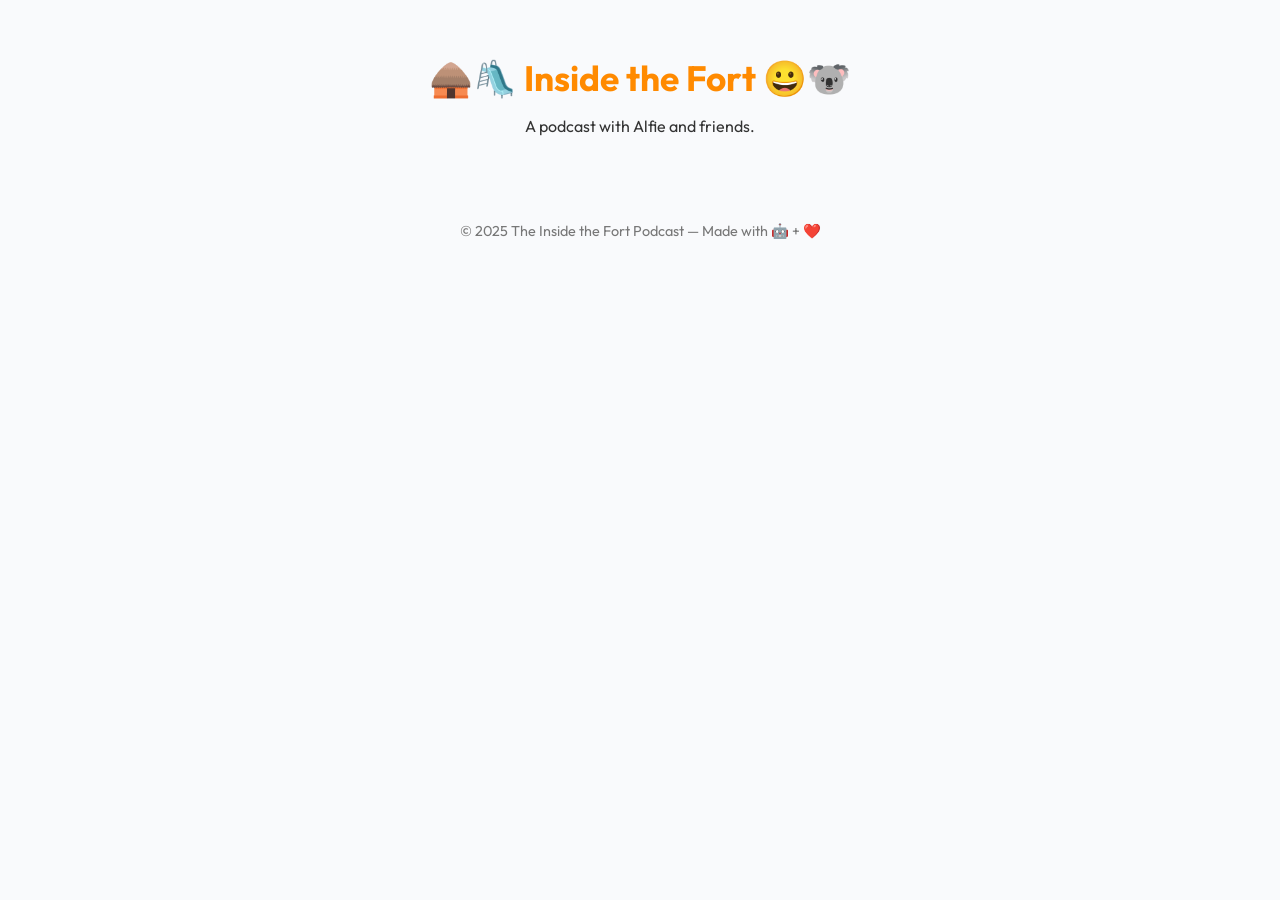
==== index.html @ 7db0cbd3 "Update and rename github_test.html to index.html" ====
<!DOCTYPE html>
<html lang="en">
<head>
  <meta charset="UTF-8" />
  <meta name="viewport" content="width=device-width, initial-scale=1.0" />
  <title>Inside the Fort</title>
  <link href="https://fonts.googleapis.com/css2?family=Outfit:wght@400;600&display=swap" rel="stylesheet">
  <link rel="stylesheet" href="github_test.css" />
</head>

<body>
  <header>
    <h1>🛖🛝 Inside the Fort 😀🐨</h1>
    <p>A podcast with Alfie and friends.</p>
    <!--h1>...</h1-->
  </header>

  <main id="episode-container">
	<!-- Episodes will be loaded here -->
  </main>
    
  <footer>
    <p>© 2025 The Inside the Fort Podcast — Made with 🤖 + ❤️</p>
  </footer>

  <!-- JavaScript -->
<script>
fetch("episodes.json")
  .then(res => res.json())
  .then(episodes => {
    const container = document.getElementById("episode-container");
    const grouped = {};

    // Group episodes by year
    episodes.forEach(ep => {
      if (!grouped[ep.year]) grouped[ep.year] = [];
      grouped[ep.year].push(ep);
    });

    // Build HTML per year
    for (const year in grouped) {
      const yearGroup = document.createElement("div");
      yearGroup.classList.add("year-group");

      const btn = document.createElement("button");
      btn.classList.add("year-btn");
      btn.textContent = year;

      const epDiv = document.createElement("div");
      epDiv.classList.add("episodes");

      grouped[year].forEach(ep => {
        epDiv.innerHTML += `
          <section class="episode" data-year="${ep.year}">
            <img src="${ep.image}" alt="${ep.title} cover" class="cover">
            <div class="content">
              <h2>${ep.title}</h2>
              <p class="desc">${ep.description}</p>
              ${ep.date ? `<div class="meta"><span class="release-date">${ep.date}</span> • <span class="duration">${ep.duration || ''}</span></div>` : ''}
            </div>
            <div class="play-btn" data-episode="${ep.audio}">
              <svg class="icon play" viewBox="0 0 100 100" width="28" height="28" fill="white">
                <polygon points="35,25 75,50 35,75"/>
              </svg>
              <svg class="icon pause" viewBox="0 0 100 100" width="28" height="28" fill="white">
                <rect x="35" y="25" width="10" height="50"/>
                <rect x="55" y="25" width="10" height="50"/>
              </svg>
            </div>
          </section>
        `;
      });

      yearGroup.appendChild(btn);
      yearGroup.appendChild(epDiv);
      container.appendChild(yearGroup);
    }
  })
  .then(() => {
    // Once loaded, re-run your play/pause + collapsible logic
    const player = new Audio();
    document.querySelectorAll('.play-btn').forEach(btn => {
      const playIcon = btn.querySelector('.icon.play');
      const pauseIcon = btn.querySelector('.icon.pause');
      pauseIcon.style.display = 'none';

      btn.addEventListener('click', () => {
        const src = btn.getAttribute('data-episode');
        if (player.src.includes(src) && !player.paused) {
          player.pause();
          playIcon.style.display = 'block';
          pauseIcon.style.display = 'none';
        } else {
          document.querySelectorAll('.play-btn').forEach(b => {
            b.querySelector('.icon.play').style.display = 'block';
            b.querySelector('.icon.pause').style.display = 'none';
          });
          player.src = src;
          player.play();
          playIcon.style.display = 'none';
          pauseIcon.style.display = 'block';
        }
      });
    });

    document.querySelectorAll('.year-btn').forEach(btn => {
      btn.addEventListener('click', () => {
        const episodesDiv = btn.nextElementSibling;
        const isHidden = episodesDiv.style.display === 'none';
        episodesDiv.style.display = isHidden ? 'block' : 'none';
      });
    });
  })
  .catch(err => console.error("Error loading episodes:", err));
</script>

</body>
</html>
---- github_test.css ----
/*
* {
border: 1px solid black;
}
*/

html {
  overflow-y: scroll; /* this prevents a CSS/layout quirk. Without this style the .header causes a shifting issue in the .year-btn class */
}

body {
  font-family: 'Outfit', sans-serif;
  margin: 0;
  background: #f9fafc;
  color: #333;
  display: flex;
  flex-direction: column;
  align-items: center;
  padding: 2rem 1rem;
}

header {
  text-align: center;
  margin-bottom: 0.5rem; /CHATGPT originally gave: margin-bottom: 3rem;*/
}

h1 {
  font-size: 2.2rem;
  color: #ff8a00;
  margin-bottom: 0.3rem;
}

main {
  max-width: 800px;
  width: 100%;
}

/* Year buttons */
.year-group {
  /* margin: 0px */
 margin-bottom: 2rem;
}

.year-btn {
  width: 100%;
  background: none;
  color: #ff8a00;
  border: none;
  padding: 0.75rem 0rem; /CHATGPT originally gave: *padding: 0.75rem 1rem;*/
  font-family: 'Outfit', sans-serif;
  font-size: 1.2rem;
  font-weight: 600;
  text-align: left;
  border-radius: 8px;
  /*cursor: pointer;*/
  transition: background 0.2s;
}

/*
.year-btn:hover {
  background: #ffa733;
}
*/

/* Episode Card */
.episode {
  display: flex;
  gap: 1.2rem;
  background: white;
  border-radius: 12px;
  box-shadow: 0 4px 12px rgba(0,0,0,0.05);
  padding: 1.5rem;
  margin-top: 1rem;
  transition: transform 0.2s ease, box-shadow 0.2s ease;
  align-items: flex-start;
}

.episode:hover {
  transform: translateY(-4px);
  box-shadow: 0 6px 16px rgba(0,0,0,0.08);
}

.episode h2 {
  margin: 0 0 0.3rem;
  font-size: 1.2rem;
  color: #333;
}

.cover {
  width: 100px;
  height: 100px;
  border-radius: 10px;
  object-fit: cover;
  flex-shrink: 0;
}

.content {
  /*border: 1px solid black;*/
  /*max-width: 500px;*/		/* helps with moving .play-btn */
  
  display: flex;
  flex-direction: column;
  height: 100px;
  flex: 1;
}

.desc {
  color: #555;
  margin: 0;
  overflow: hidden;
  text-overflow: ellipsis;
  display: -webkit-box;
  -webkit-line-clamp: 2;
  -webkit-box-orient: vertical;
}

.meta {
  margin-top: auto;
  font-size: 0.85rem;
  color: #999;
}

.play-btn {
  /*margin: 0 25px 0 25px;*/		/* helps with moving .play-btn */
  align-self: center;
  background: #ff8a00;
  color: white;
  width: 60px;
  height: 60px;
  border-radius: 50%;
  display: flex;
  align-items: center;
  justify-content: center;
  cursor: pointer;
  flex-shrink: 0;
  transition: background 0.2s, transform 0.2s;
}

.play-btn:hover {
  background: #ffa733;
  transform: scale(1.05);
}

.play-btn svg {
  pointer-events: none;
}

@media (max-width: 700px) {
  .episode {
    flex-direction: column;
    align-items: center;
    text-align: center;
  }

  .cover {
    width: 80px;
    height: 80px;
    margin-bottom: 1rem;
  }

  .play-btn {
    margin-top: 1rem;
  }
}

footer {
  margin-top: 3rem;
  font-size: 0.9rem;
  color: #777;
  text-align: center;
}
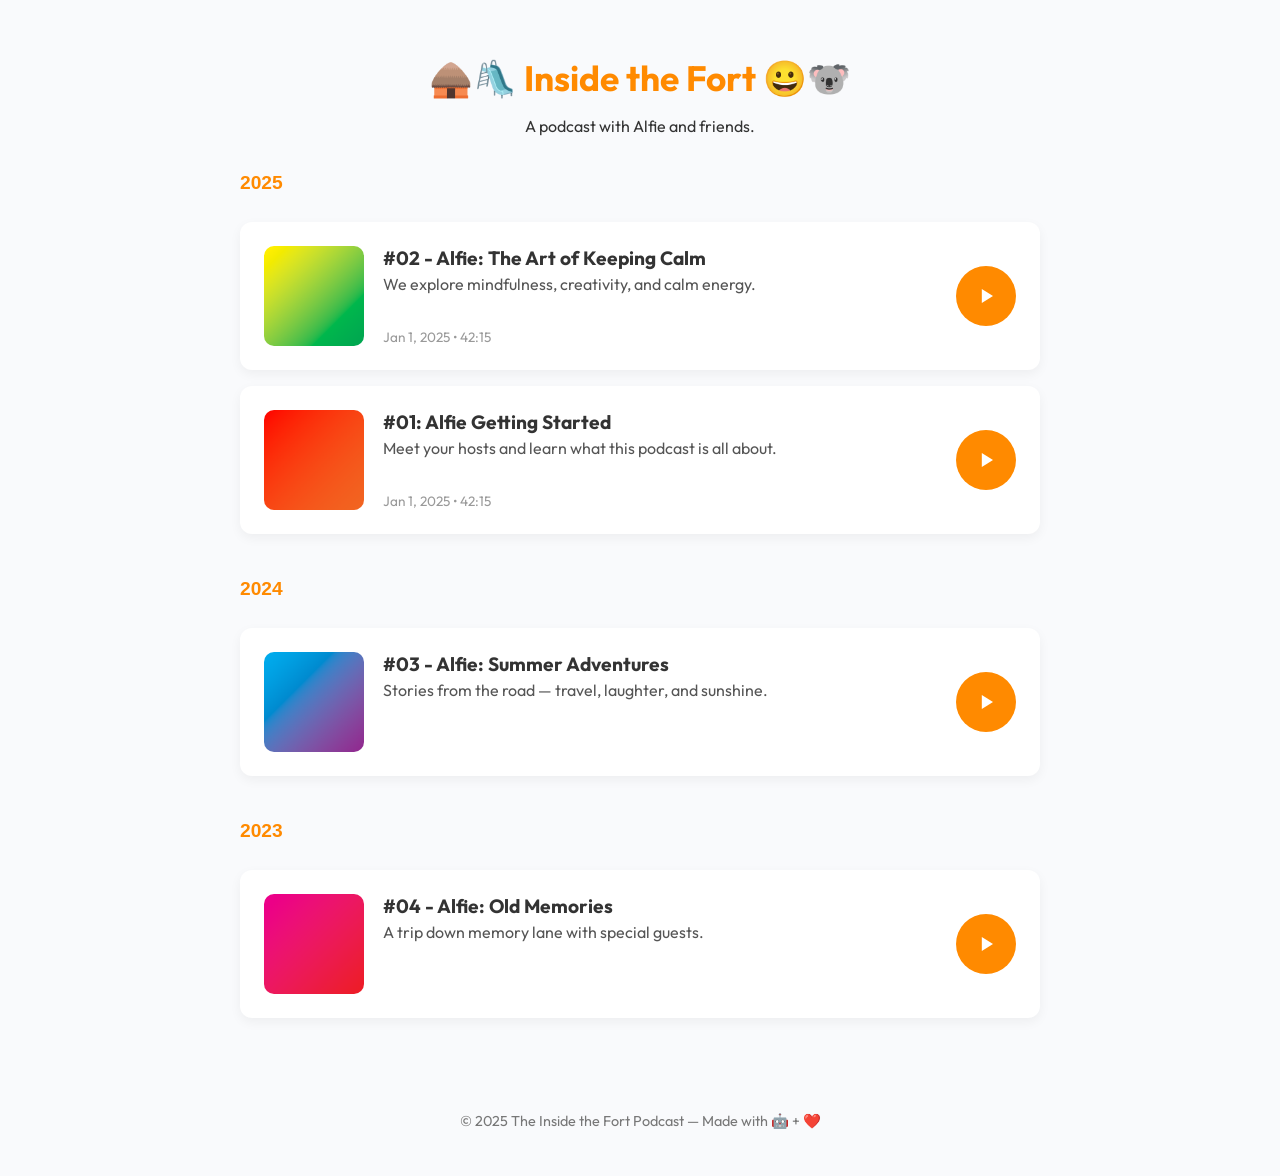
==== commit d96a0e05: "Update index.html" ====
--- a/index.html
+++ b/index.html
@@ -37,8 +37,17 @@
       grouped[ep.year].push(ep);
     });
 
-    // Build HTML per year
-    for (const year in grouped) {
+    // Sort years descending
+    const years = Object.keys(grouped).sort((a, b) => b - a);
+
+    years.forEach(year => {
+      // Sort episodes newest-first based on number in title
+      grouped[year].sort((a, b) => {
+        const numA = parseInt(a.title.match(/^#(\d+)/)[1], 10);
+        const numB = parseInt(b.title.match(/^#(\d+)/)[1], 10);
+        return numB - numA;
+      });
+
       const yearGroup = document.createElement("div");
       yearGroup.classList.add("year-group");
 
@@ -74,10 +83,10 @@
       yearGroup.appendChild(btn);
       yearGroup.appendChild(epDiv);
       container.appendChild(yearGroup);
-    }
+    });
   })
   .then(() => {
-    // Once loaded, re-run your play/pause + collapsible logic
+    // Play/pause button logic
     const player = new Audio();
     document.querySelectorAll('.play-btn').forEach(btn => {
       const playIcon = btn.querySelector('.icon.play');
@@ -103,6 +112,7 @@
       });
     });
 
+    // Collapsible years
     document.querySelectorAll('.year-btn').forEach(btn => {
       btn.addEventListener('click', () => {
         const episodesDiv = btn.nextElementSibling;
@@ -116,3 +126,4 @@
 
 </body>
 </html>
+
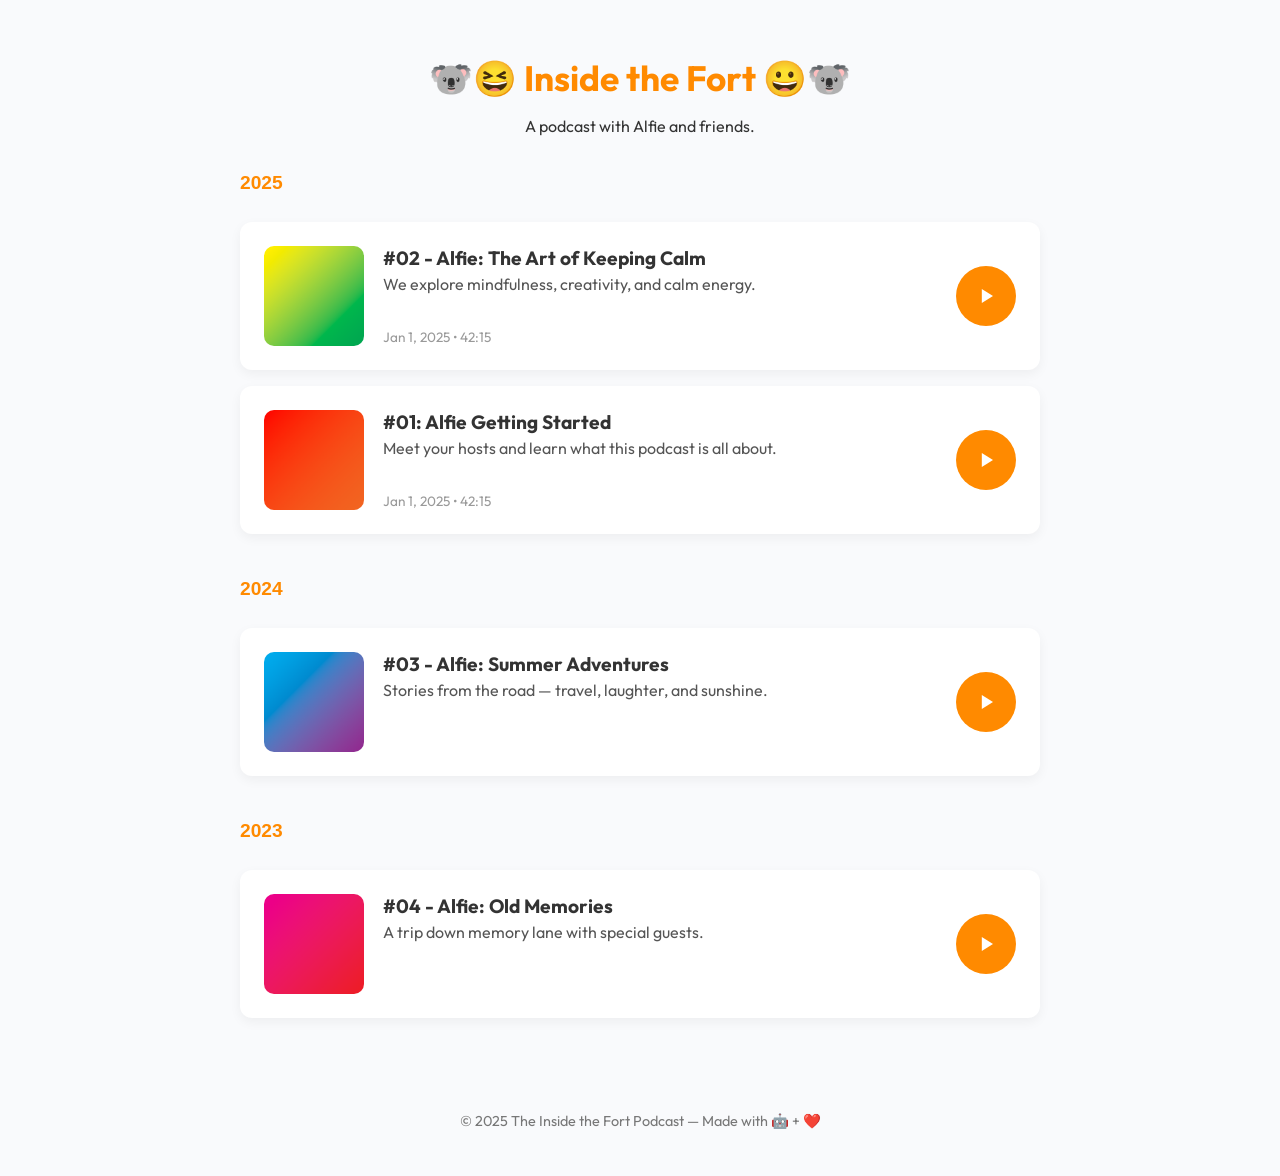
==== commit 2816cf0d: "Update index.html" ====
--- a/index.html
+++ b/index.html
@@ -10,7 +10,7 @@
 
 <body>
   <header>
-    <h1>🛖🛝 Inside the Fort 😀🐨</h1>
+    <h1>🐨😆 Inside the Fort 😀🐨</h1>
     <p>A podcast with Alfie and friends.</p>
     <!--h1>...</h1-->
   </header>
@@ -29,64 +29,65 @@
   .then(res => res.json())
   .then(episodes => {
     const container = document.getElementById("episode-container");
-    const grouped = {};
+
+    // Sort episodes by year (descending), then by episode title number if possible
+    episodes.sort((a, b) => {
+      const yearDiff = b.year.localeCompare(a.year);
+      if (yearDiff !== 0) return yearDiff;
+      const numA = parseInt(a.title.match(/#(\d+)/)?.[1] || 0);
+      const numB = parseInt(b.title.match(/#(\d+)/)?.[1] || 0);
+      return numB - numA;
+    });
 
     // Group episodes by year
+    const grouped = {};
     episodes.forEach(ep => {
       if (!grouped[ep.year]) grouped[ep.year] = [];
       grouped[ep.year].push(ep);
     });
 
-    // Sort years descending
-    const years = Object.keys(grouped).sort((a, b) => b - a);
+    // Build HTML per year
+    Object.keys(grouped)
+      .sort((a, b) => b.localeCompare(a)) // newest year first
+      .forEach(year => {
+        const yearGroup = document.createElement("div");
+        yearGroup.classList.add("year-group");
 
-    years.forEach(year => {
-      // Sort episodes newest-first based on number in title
-      grouped[year].sort((a, b) => {
-        const numA = parseInt(a.title.match(/^#(\d+)/)[1], 10);
-        const numB = parseInt(b.title.match(/^#(\d+)/)[1], 10);
-        return numB - numA;
+        const btn = document.createElement("button");
+        btn.classList.add("year-btn");
+        btn.textContent = year;
+
+        const epDiv = document.createElement("div");
+        epDiv.classList.add("episodes");
+
+        grouped[year].forEach(ep => {
+          epDiv.innerHTML += `
+            <section class="episode" data-year="${ep.year}">
+              <img src="${ep.image}" alt="${ep.title} cover" class="cover">
+              <div class="content">
+                <h2>${ep.title}</h2>
+                <p class="desc">${ep.description}</p>
+                ${ep.date ? `<div class="meta"><span class="release-date">${ep.date}</span> • <span class="duration">${ep.duration || ''}</span></div>` : ''}
+              </div>
+              <div class="play-btn" data-episode="${ep.audio}">
+                <svg class="icon play" viewBox="0 0 100 100" width="28" height="28" fill="white">
+                  <polygon points="35,25 75,50 35,75"/>
+                </svg>
+                <svg class="icon pause" viewBox="0 0 100 100" width="28" height="28" fill="white">
+                  <rect x="35" y="25" width="10" height="50"/>
+                  <rect x="55" y="25" width="10" height="50"/>
+                </svg>
+              </div>
+            </section>
+          `;
+        });
+
+        yearGroup.appendChild(btn);
+        yearGroup.appendChild(epDiv);
+        container.appendChild(yearGroup);
       });
 
-      const yearGroup = document.createElement("div");
-      yearGroup.classList.add("year-group");
-
-      const btn = document.createElement("button");
-      btn.classList.add("year-btn");
-      btn.textContent = year;
-
-      const epDiv = document.createElement("div");
-      epDiv.classList.add("episodes");
-
-      grouped[year].forEach(ep => {
-        epDiv.innerHTML += `
-          <section class="episode" data-year="${ep.year}">
-            <img src="${ep.image}" alt="${ep.title} cover" class="cover">
-            <div class="content">
-              <h2>${ep.title}</h2>
-              <p class="desc">${ep.description}</p>
-              ${ep.date ? `<div class="meta"><span class="release-date">${ep.date}</span> • <span class="duration">${ep.duration || ''}</span></div>` : ''}
-            </div>
-            <div class="play-btn" data-episode="${ep.audio}">
-              <svg class="icon play" viewBox="0 0 100 100" width="28" height="28" fill="white">
-                <polygon points="35,25 75,50 35,75"/>
-              </svg>
-              <svg class="icon pause" viewBox="0 0 100 100" width="28" height="28" fill="white">
-                <rect x="35" y="25" width="10" height="50"/>
-                <rect x="55" y="25" width="10" height="50"/>
-              </svg>
-            </div>
-          </section>
-        `;
-      });
-
-      yearGroup.appendChild(btn);
-      yearGroup.appendChild(epDiv);
-      container.appendChild(yearGroup);
-    });
-  })
-  .then(() => {
-    // Play/pause button logic
+    // Audio player and toggles
     const player = new Audio();
     document.querySelectorAll('.play-btn').forEach(btn => {
       const playIcon = btn.querySelector('.icon.play');
@@ -112,7 +113,7 @@
       });
     });
 
-    // Collapsible years
+    // Expand/collapse each year
     document.querySelectorAll('.year-btn').forEach(btn => {
       btn.addEventListener('click', () => {
         const episodesDiv = btn.nextElementSibling;
@@ -123,7 +124,8 @@
   })
   .catch(err => console.error("Error loading episodes:", err));
 </script>
-
 </body>
 </html>
 
+
+
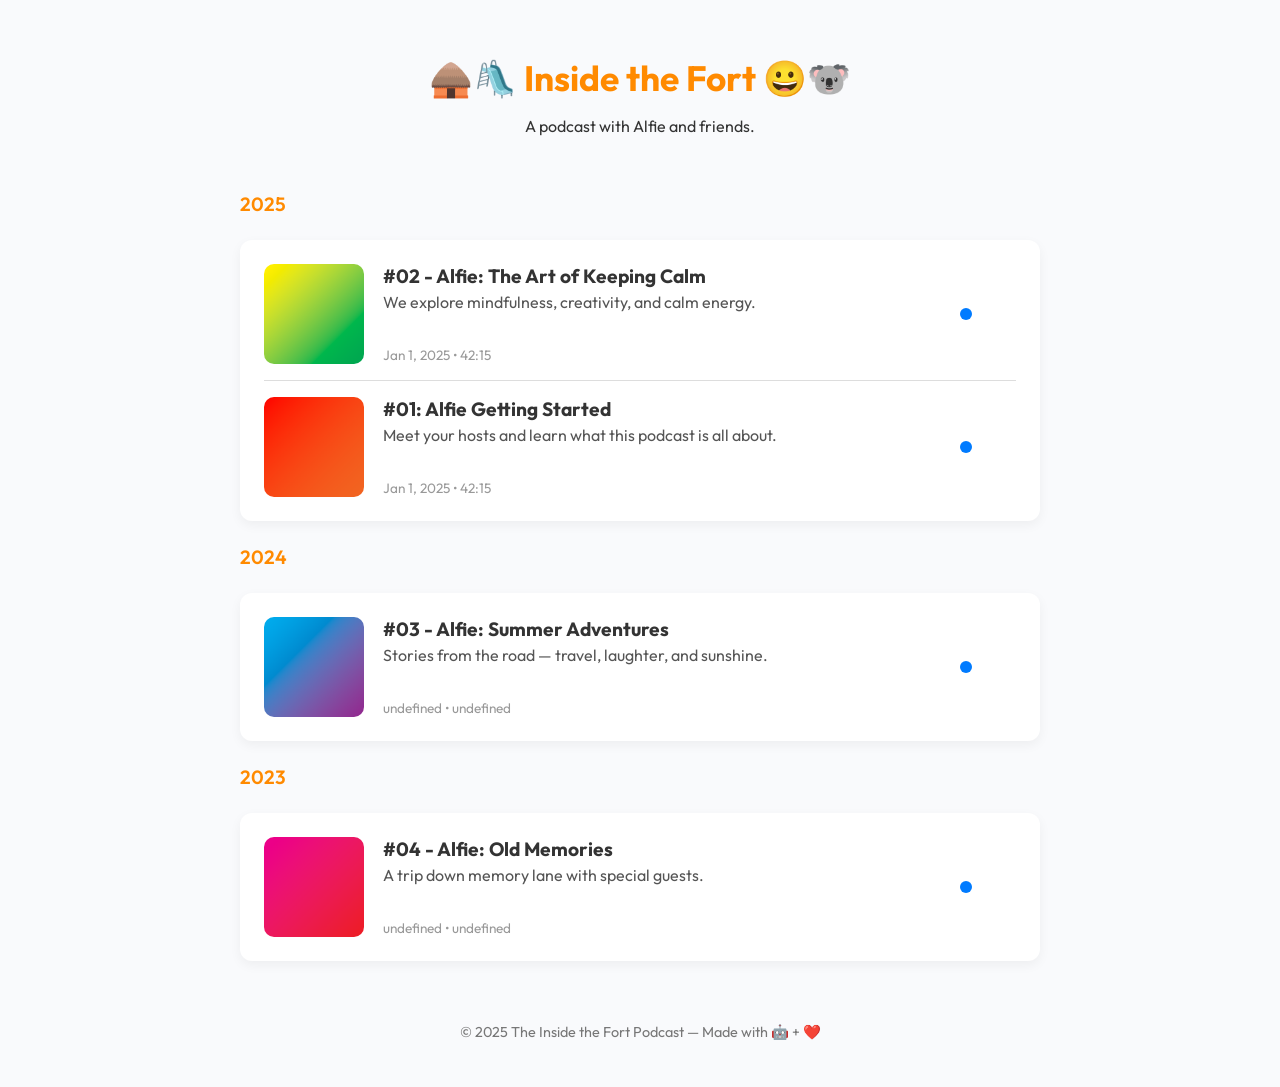
==== commit 3b72e781: "Update index.html" ====
--- a/index.html
+++ b/index.html
@@ -10,7 +10,7 @@
 
 <body>
   <header>
-    <h1>🐨😆 Inside the Fort 😀🐨</h1>
+    <h1>🛖🛝 Inside the Fort 😀🐨</h1>
     <p>A podcast with Alfie and friends.</p>
     <!--h1>...</h1-->
   </header>
@@ -29,103 +29,77 @@
   .then(res => res.json())
   .then(episodes => {
     const container = document.getElementById("episode-container");
-
-    // Sort episodes by year (descending), then by episode title number if possible
-    episodes.sort((a, b) => {
-      const yearDiff = b.year.localeCompare(a.year);
-      if (yearDiff !== 0) return yearDiff;
-      const numA = parseInt(a.title.match(/#(\d+)/)?.[1] || 0);
-      const numB = parseInt(b.title.match(/#(\d+)/)?.[1] || 0);
-      return numB - numA;
-    });
+    const grouped = {};
 
     // Group episodes by year
-    const grouped = {};
     episodes.forEach(ep => {
       if (!grouped[ep.year]) grouped[ep.year] = [];
       grouped[ep.year].push(ep);
     });
 
-    // Build HTML per year
-    Object.keys(grouped)
-      .sort((a, b) => b.localeCompare(a)) // newest year first
-      .forEach(year => {
-        const yearGroup = document.createElement("div");
-        yearGroup.classList.add("year-group");
+    // Sort years (newest first)
+    const years = Object.keys(grouped).sort((a, b) => b - a);
 
-        const btn = document.createElement("button");
-        btn.classList.add("year-btn");
-        btn.textContent = year;
+    years.forEach(year => {
+      const yearGroup = document.createElement("div");
+      yearGroup.classList.add("year-group");
 
-        const epDiv = document.createElement("div");
-        epDiv.classList.add("episodes");
+      const btn = document.createElement("button");
+      btn.classList.add("year-btn");
+      btn.textContent = year;
 
-        grouped[year].forEach(ep => {
-          epDiv.innerHTML += `
-            <section class="episode" data-year="${ep.year}">
-              <img src="${ep.image}" alt="${ep.title} cover" class="cover">
-              <div class="content">
-                <h2>${ep.title}</h2>
-                <p class="desc">${ep.description}</p>
-                ${ep.date ? `<div class="meta"><span class="release-date">${ep.date}</span> • <span class="duration">${ep.duration || ''}</span></div>` : ''}
-              </div>
-              <div class="play-btn" data-episode="${ep.audio}">
-                <svg class="icon play" viewBox="0 0 100 100" width="28" height="28" fill="white">
-                  <polygon points="35,25 75,50 35,75"/>
-                </svg>
-                <svg class="icon pause" viewBox="0 0 100 100" width="28" height="28" fill="white">
-                  <rect x="35" y="25" width="10" height="50"/>
-                  <rect x="55" y="25" width="10" height="50"/>
-                </svg>
-              </div>
-            </section>
-          `;
-        });
+      const episodesDiv = document.createElement("div");
+      episodesDiv.classList.add("episodes");
 
-        yearGroup.appendChild(btn);
-        yearGroup.appendChild(epDiv);
-        container.appendChild(yearGroup);
+      // Sort newest episodes first by title number (#03, #02, etc.)
+      grouped[year].sort((a, b) => {
+        const numA = parseInt(a.title.match(/#(\d+)/)?.[1] || 0);
+        const numB = parseInt(b.title.match(/#(\d+)/)?.[1] || 0);
+        return numB - numA;
       });
 
-    // Audio player and toggles
-    const player = new Audio();
-    document.querySelectorAll('.play-btn').forEach(btn => {
-      const playIcon = btn.querySelector('.icon.play');
-      const pauseIcon = btn.querySelector('.icon.pause');
-      pauseIcon.style.display = 'none';
+      const episodeCard = document.createElement("div");
+      episodeCard.classList.add("episode-card");
 
-      btn.addEventListener('click', () => {
-        const src = btn.getAttribute('data-episode');
-        if (player.src.includes(src) && !player.paused) {
-          player.pause();
-          playIcon.style.display = 'block';
-          pauseIcon.style.display = 'none';
-        } else {
-          document.querySelectorAll('.play-btn').forEach(b => {
-            b.querySelector('.icon.play').style.display = 'block';
-            b.querySelector('.icon.pause').style.display = 'none';
-          });
-          player.src = src;
-          player.play();
-          playIcon.style.display = 'none';
-          pauseIcon.style.display = 'block';
-        }
+      grouped[year].forEach((ep, i) => {
+        episodeCard.innerHTML += `
+          <div class="episode">
+            <img src="${ep.image}" alt="${ep.title} cover" class="cover">
+            <div class="content">
+              <h2>${ep.title}</h2>
+              <p class="desc">${ep.description}</p>
+              <div class="meta">
+                <span class="release-date">${ep.date}</span> • 
+                <span class="duration">${ep.duration}</span>
+              </div>
+            </div>
+            <div class="status-container">
+              <div class="status-dot new"></div>
+            </div>
+          </div>
+          ${i < grouped[year].length - 1 ? '<hr class="episode-divider">' : ''}
+        `;
       });
+
+      episodesDiv.appendChild(episodeCard);
+      yearGroup.appendChild(btn);
+      yearGroup.appendChild(episodesDiv);
+      container.appendChild(yearGroup);
     });
 
-    // Expand/collapse each year
+    // Collapsible years
     document.querySelectorAll('.year-btn').forEach(btn => {
       btn.addEventListener('click', () => {
+        const yearGroup = btn.closest('.year-group');
         const episodesDiv = btn.nextElementSibling;
         const isHidden = episodesDiv.style.display === 'none';
         episodesDiv.style.display = isHidden ? 'block' : 'none';
+        yearGroup.classList.toggle('collapsed', !isHidden);
       });
     });
   })
   .catch(err => console.error("Error loading episodes:", err));
 </script>
+
 </body>
 </html>
-
-
-
--- a/github_test.css
+++ b/github_test.css
@@ -1,11 +1,9 @@
-/*
 * {
-border: 1px solid black;
-}
-*/
+  border: none;
+}
 
 html {
-  overflow-y: scroll; /* this prevents a CSS/layout quirk. Without this style the .header causes a shifting issue in the .year-btn class */
+  overflow-y: scroll;
 }
 
 body {
@@ -21,7 +19,7 @@
 
 header {
   text-align: center;
-  margin-bottom: 0.5rem; /CHATGPT originally gave: margin-bottom: 3rem;*/
+  margin-bottom: 1rem;
 }
 
 h1 {
@@ -35,55 +33,78 @@
   width: 100%;
 }
 
-/* Year buttons */
+/* Year group */
 .year-group {
-  /* margin: 0px */
- margin-bottom: 2rem;
+  border: none;
+  margin: 0;
 }
 
 .year-btn {
+  border: none;
   width: 100%;
   background: none;
   color: #ff8a00;
-  border: none;
-  padding: 0.75rem 0rem; /CHATGPT originally gave: *padding: 0.75rem 1rem;*/
+  padding: 1.5rem 0;
   font-family: 'Outfit', sans-serif;
   font-size: 1.2rem;
   font-weight: 600;
   text-align: left;
   border-radius: 8px;
-  /*cursor: pointer;*/
-  transition: background 0.2s;
-}
-
-/*
-.year-btn:hover {
-  background: #ffa733;
-}
-*/
-
-/* Episode Card */
-.episode {
-  display: flex;
-  gap: 1.2rem;
+  cursor: pointer;
+}
+
+.year-group.collapsed .year-btn {
+  padding-bottom: 0rem; /* no padding when closed */
+}
+
+/* Year card */
+/*
+.episode-card {
+  border: none;
+  background: white;
+  border-radius: 12px;
+  box-shadow: 0 4px 12px rgba(0, 0, 0, 0.05);
+  margin: 1rem 0; Changes margin of top/btm by 1rem, and left/right by 0rem
+  margin-top: .05rem;
+  margin-bottom: 0.5rem;
+  padding: 1.5rem;
+} 
+*/
+
+.episode-card {
+  border: none;
   background: white;
   border-radius: 12px;
   box-shadow: 0 4px 12px rgba(0,0,0,0.05);
   padding: 1.5rem;
-  margin-top: 1rem;
-  transition: transform 0.2s ease, box-shadow 0.2s ease;
+  margin: 0;
+  /*margin-top: 0.5rem;*/
+  display: flex;
+  flex-direction: column;
+}
+
+/* Episode layout inside a card */
+/*
+.episode {
+  display: flex;
+  gap: 1.2rem;
   align-items: flex-start;
-}
+  transition: background 0.2s ease;
+}
+*/
+
+.episode {
+  display: flex;
+  gap: 1.2rem;
+  align-items: flex-start; /* allows variable heights */
+  /* remove any fixed height here */
+  transition: background 0.2s ease;
+}
+
 
 .episode:hover {
-  transform: translateY(-4px);
-  box-shadow: 0 6px 16px rgba(0,0,0,0.08);
-}
-
-.episode h2 {
-  margin: 0 0 0.3rem;
-  font-size: 1.2rem;
-  color: #333;
+  /*background: #fafafa;
+  border-radius: 8px;*/
 }
 
 .cover {
@@ -92,16 +113,32 @@
   border-radius: 10px;
   object-fit: cover;
   flex-shrink: 0;
+  margin: 0;
 }
 
 .content {
-  /*border: 1px solid black;*/
-  /*max-width: 500px;*/		/* helps with moving .play-btn */
-  
-  display: flex;
-  flex-direction: column;
+  /* remove: height: 100px; */
   height: 100px;
-  flex: 1;
+  border: none;
+  display: flex;
+  flex-direction: column;
+  flex: 1; /* optional, so it grows if needed */
+}
+
+/*
+.content {
+  border: none;
+  flex: 0 0 70%;
+  display: flex;
+  flex-direction: column;
+  height: 100px;
+}
+*/
+
+h2 {
+  margin: 0 0 0.3rem;
+  font-size: 1.2rem;
+  color: #333;
 }
 
 .desc {
@@ -120,43 +157,108 @@
   color: #999;
 }
 
-.play-btn {
-  /*margin: 0 25px 0 25px;*/		/* helps with moving .play-btn */
-  align-self: center;
-  background: #ff8a00;
-  color: white;
-  width: 60px;
-  height: 60px;
+/* Divider between episodes */
+.episode-divider {
+  border: none;
+  border-top: 1px solid #ddd;
+  margin: 1rem 0;
+}
+
+/* Remove divider after last episode */
+.episode-card .episode:last-of-type + .episode-divider {
+  display: none;
+}
+
+/* Container the same size as the cover */
+.status-container {
+  border: none;
+  width: 100px;       /* match .cover width */
+  height: 100px;      /* match .cover height */
+  display: flex;
+  justify-content: center; /* center horizontally */
+  align-items: center;     /* center vertically */
+  flex-shrink: 0;          /* don’t shrink in flex layout */
+  
+}
+
+/* The dot itself */
+.status-dot {
+  border: none;
+  width: 12px;
+  height: 12px;
   border-radius: 50%;
-  display: flex;
-  align-items: center;
-  justify-content: center;
-  cursor: pointer;
-  flex-shrink: 0;
-  transition: background 0.2s, transform 0.2s;
-}
-
-.play-btn:hover {
-  background: #ffa733;
-  transform: scale(1.05);
-}
-
-.play-btn svg {
-  pointer-events: none;
-}
-
+  background-color: transparent;  /*default: listened*/ 
+  transition: background-color 0.3s ease, transform 0.2s ease;
+}
+
+
+/* Unplayed episode = blue dot */
+.status-dot.new {
+  background-color: #007bff;  bright blue 
+}
+
+
+/* Optional: subtle hover pulse */
+.episode:hover .status-dot.new {
+  transform: scale(1.2);
+}
+
+/*
+.status-dot {
+  width: 12px;
+  height: 12px;
+  border-radius: 50%;
+  background-color: transparent; /* no fill */
+  transition: all 0.3s ease;
+}
+
+Unplayed = empty dotted circle 
+.status-dot.new {
+  border: 2px dotted #007bff; /* blue dotted border */
+}
+*/
+
+/* Responsive */
 @media (max-width: 700px) {
   .episode {
-    flex-direction: column;
-    align-items: center;
-    text-align: center;
-  }
+    flex-direction: row;
+    align-items: left;
+    text-align: left;
+    gap: 0.85rem;
+    padding: 0.05rem;
+  }
+
+.episode-card {
+  border: none;
+  padding: 1rem;
+  margin-top: 0rem;
+}
+
+
+
+.year-btn {
+  padding: 1.25rem 0;
+}
 
   .cover {
-    width: 80px;
-    height: 80px;
-    margin-bottom: 1rem;
-  }
+    width: 50px;
+    height: 50px;
+    /* margin-bottom: 1rem; This makes the bottom bigger */
+  }
+
+  .content {
+    border: none;
+    height: 50px;
+  }
+
+  .desc {
+    display: none
+  }
+
+.status-container {
+  width: 50px;       /* match .cover width */
+  height: 50px;      /* match .cover height */ 
+}
 
   .play-btn {
     margin-top: 1rem;
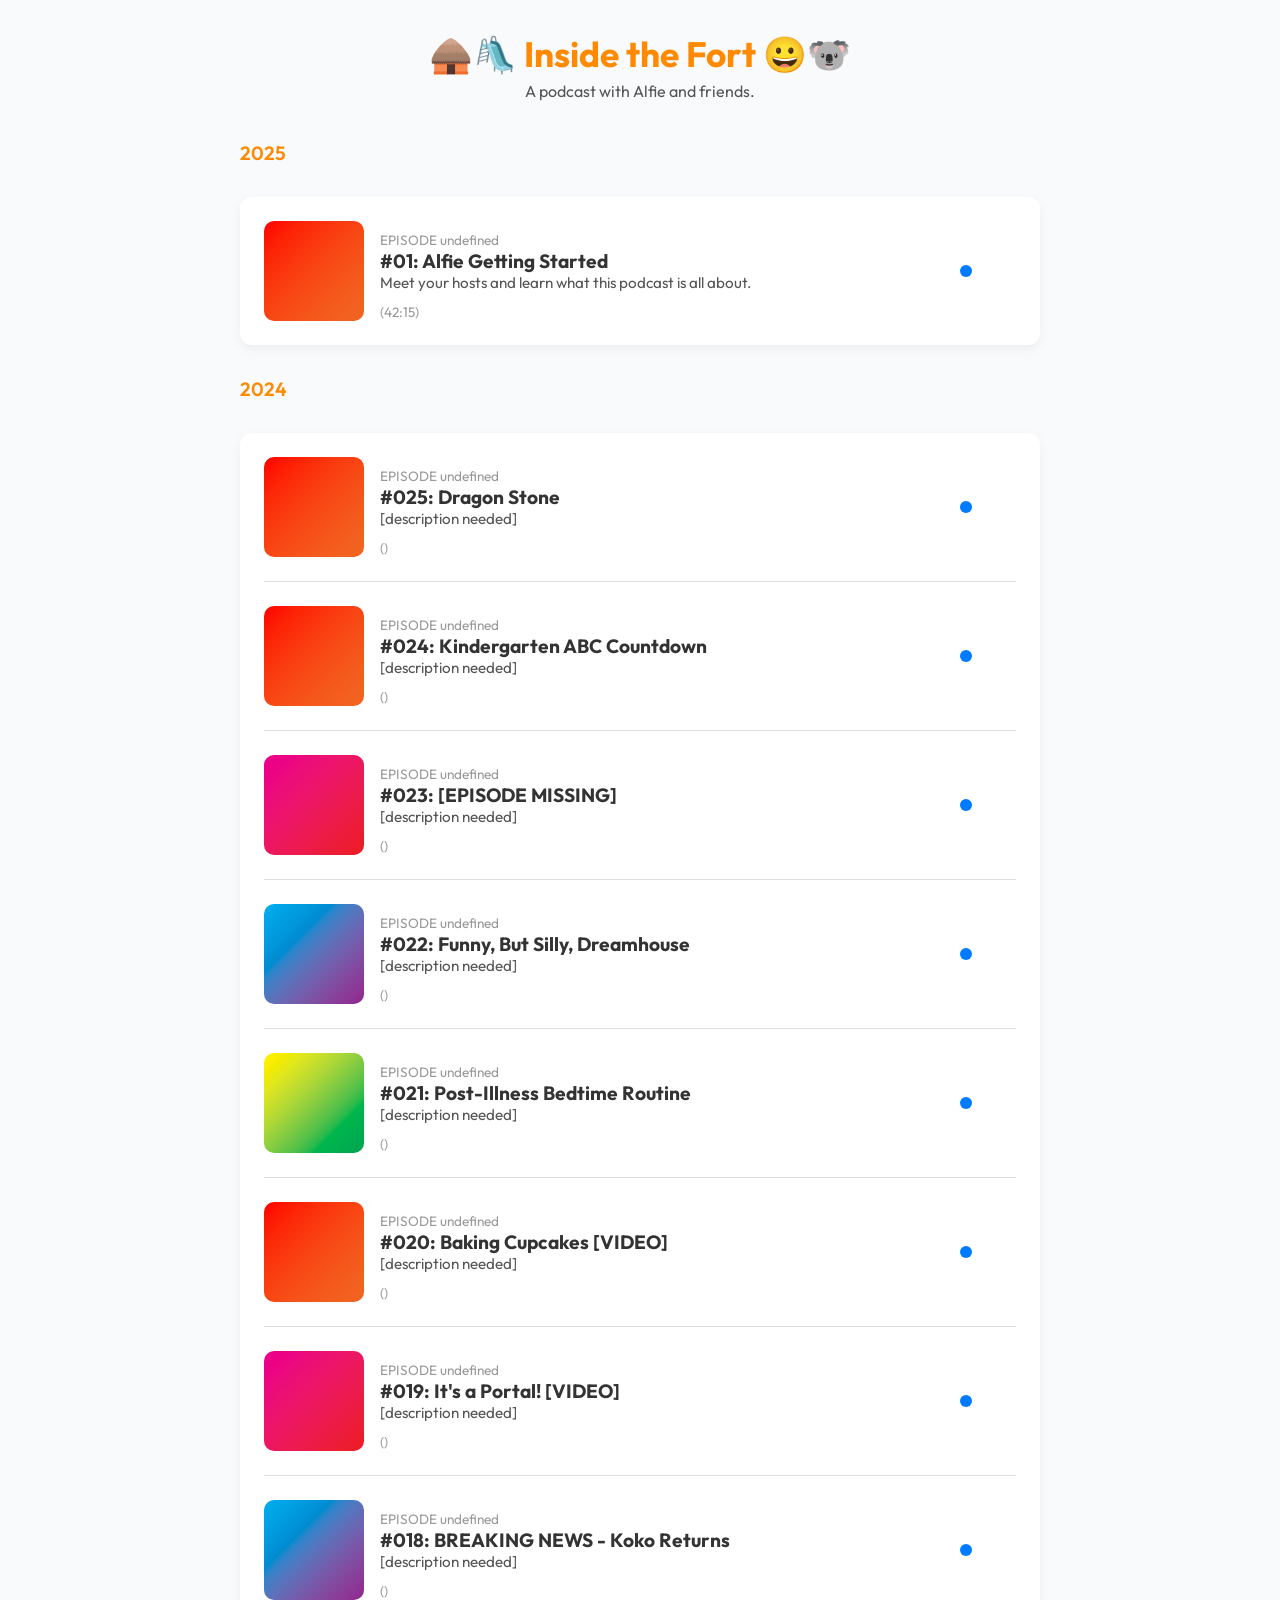
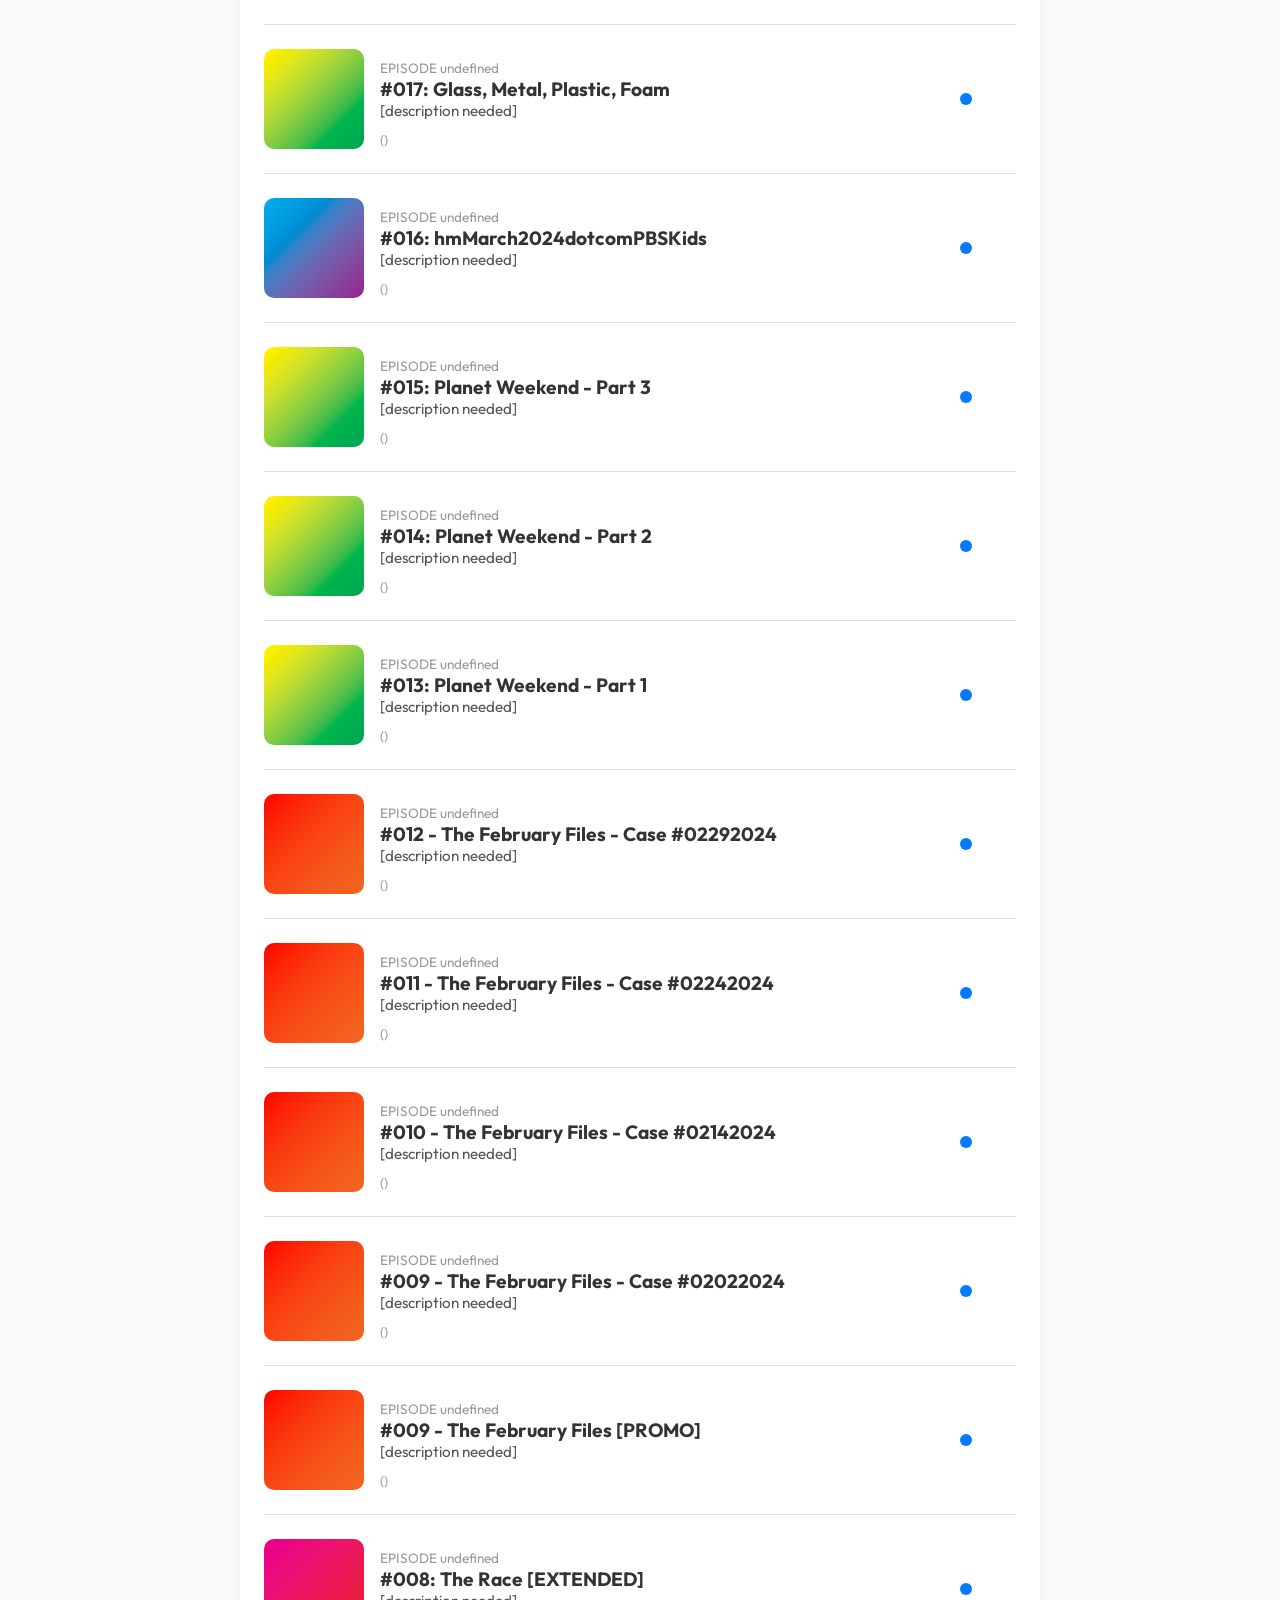
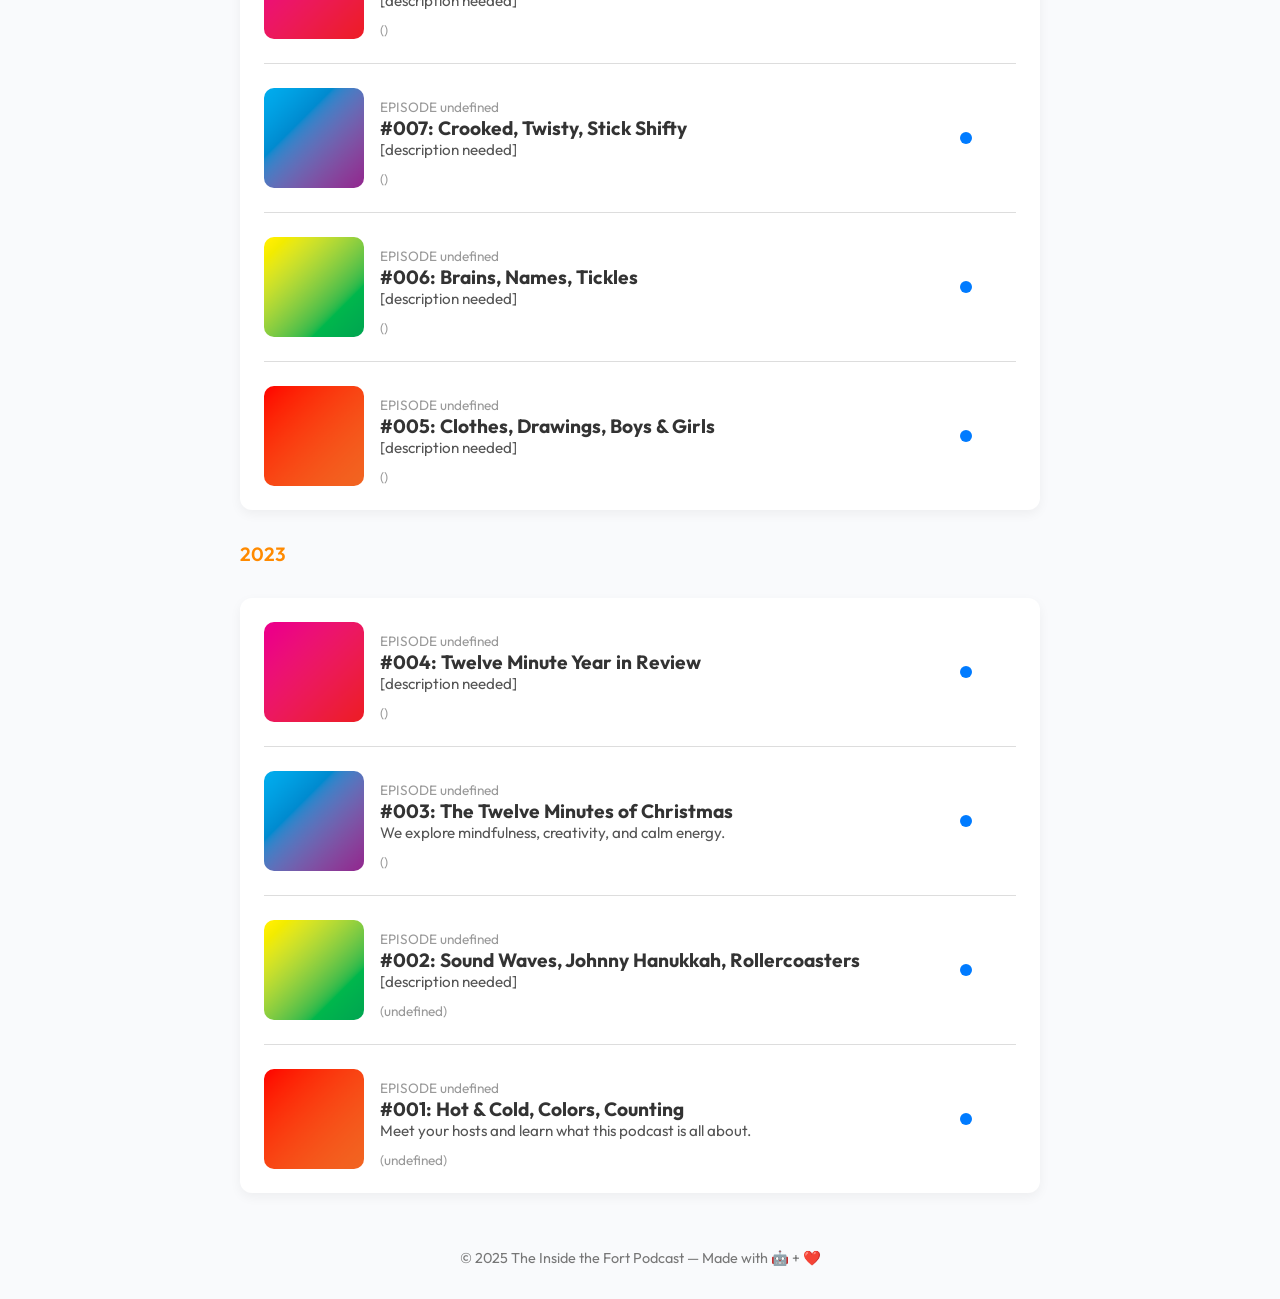
==== commit 03b3dfbb: "Update index.html" ====
--- a/index.html
+++ b/index.html
@@ -51,10 +51,13 @@
       const episodesDiv = document.createElement("div");
       episodesDiv.classList.add("episodes");
 
-      // Sort newest episodes first by title number (#03, #02, etc.)
+      // Sort: if release_date exists, use it. Otherwise, fallback to episode number.
       grouped[year].sort((a, b) => {
-        const numA = parseInt(a.title.match(/#(\d+)/)?.[1] || 0);
-        const numB = parseInt(b.title.match(/#(\d+)/)?.[1] || 0);
+        if (a.release_date && b.release_date) {
+          return new Date(b.release_date) - new Date(a.release_date);
+        }
+        const numA = parseInt(a.number || a.title.match(/#?(\d+)/)?.[1] || 0);
+        const numB = parseInt(b.number || b.title.match(/#?(\d+)/)?.[1] || 0);
         return numB - numA;
       });
 
@@ -62,23 +65,42 @@
       episodeCard.classList.add("episode-card");
 
       grouped[year].forEach((ep, i) => {
-        episodeCard.innerHTML += `
-          <div class="episode">
-            <img src="${ep.image}" alt="${ep.title} cover" class="cover">
-            <div class="content">
-              <h2>${ep.title}</h2>
-              <p class="desc">${ep.description}</p>
-              <div class="meta">
-                <span class="release-date">${ep.date}</span> • 
-                <span class="duration">${ep.duration}</span>
-              </div>
+        const episode = document.createElement("div");
+        episode.classList.add("episode");
+
+        episode.innerHTML = `
+          <img src="${ep.image}" alt="${ep.title} cover" class="cover">
+          <div class="content">
+            <div class="meta top">
+              <span class="episode-number">EPISODE ${String(ep.number).padStart(2, '0')}</span>
             </div>
-            <div class="status-container">
-              <div class="status-dot new"></div>
+            <h2>${ep.title}</h2>
+            <p class="desc">${ep.description}</p>
+            <div class="meta bottom">
+              <span class="duration">(${ep.duration})</span>
             </div>
           </div>
-          ${i < grouped[year].length - 1 ? '<hr class="episode-divider">' : ''}
+          <div class="status-container">
+            <div class="status-dot new"></div>
+          </div>
         `;
+
+        // Optional hidden release date (kept for sorting, not shown)
+        if (ep.release_date) {
+          const hiddenDate = document.createElement("span");
+          hiddenDate.classList.add("release-date");
+          hiddenDate.style.display = "none";
+          hiddenDate.textContent = ep.release_date;
+          episode.appendChild(hiddenDate);
+        }
+
+        episodeCard.appendChild(episode);
+
+        if (i < grouped[year].length - 1) {
+          const divider = document.createElement("hr");
+          divider.classList.add("episode-divider");
+          episodeCard.appendChild(divider);
+        }
       });
 
       episodesDiv.appendChild(episodeCard);
@@ -100,6 +122,6 @@
   })
   .catch(err => console.error("Error loading episodes:", err));
 </script>
-
 </body>
 </html>
+
--- a/github_test.css
+++ b/github_test.css
@@ -1,5 +1,9 @@
+/* Reset */
 * {
+  box-sizing: border-box;
   border: none;
+  margin: 0;
+  padding: 0;
 }
 
 html {
@@ -8,7 +12,6 @@
 
 body {
   font-family: 'Outfit', sans-serif;
-  margin: 0;
   background: #f9fafc;
   color: #333;
   display: flex;
@@ -17,9 +20,13 @@
   padding: 2rem 1rem;
 }
 
+/* Header */
 header {
   text-align: center;
   margin-bottom: 1rem;
+  white-space: nowrap;
+  overflow: hidden;
+  text-overflow: ellipsis;
 }
 
 h1 {
@@ -28,6 +35,14 @@
   margin-bottom: 0.3rem;
 }
 
+header p {
+  font-size: 1rem;
+  color: #555;
+  white-space: nowrap;
+  overflow: hidden;
+  text-overflow: ellipsis;
+}
+
 main {
   max-width: 800px;
   width: 100%;
@@ -35,12 +50,10 @@
 
 /* Year group */
 .year-group {
-  border: none;
   margin: 0;
 }
 
 .year-btn {
-  border: none;
   width: 100%;
   background: none;
   color: #ff8a00;
@@ -51,60 +64,33 @@
   text-align: left;
   border-radius: 8px;
   cursor: pointer;
+  white-space: nowrap;
+  overflow: hidden;
+  text-overflow: ellipsis;
 }
 
 .year-group.collapsed .year-btn {
-  padding-bottom: 0rem; /* no padding when closed */
-}
-
-/* Year card */
-/*
+  padding-bottom: 0;
+}
+
+/* Episode card */
 .episode-card {
-  border: none;
-  background: white;
-  border-radius: 12px;
-  box-shadow: 0 4px 12px rgba(0, 0, 0, 0.05);
-  margin: 1rem 0; Changes margin of top/btm by 1rem, and left/right by 0rem
-  margin-top: .05rem;
-  margin-bottom: 0.5rem;
-  padding: 1.5rem;
-} 
-*/
-
-.episode-card {
-  border: none;
   background: white;
   border-radius: 12px;
   box-shadow: 0 4px 12px rgba(0,0,0,0.05);
   padding: 1.5rem;
-  margin: 0;
-  /*margin-top: 0.5rem;*/
+  margin: 0.5rem 0;
   display: flex;
   flex-direction: column;
-}
-
-/* Episode layout inside a card */
-/*
+  gap: 1rem;
+}
+
+/* Episode layout */
 .episode {
   display: flex;
-  gap: 1.2rem;
+  gap: 1rem;
   align-items: flex-start;
   transition: background 0.2s ease;
-}
-*/
-
-.episode {
-  display: flex;
-  gap: 1.2rem;
-  align-items: flex-start; /* allows variable heights */
-  /* remove any fixed height here */
-  transition: background 0.2s ease;
-}
-
-
-.episode:hover {
-  /*background: #fafafa;
-  border-radius: 8px;*/
 }
 
 .cover {
@@ -113,42 +99,33 @@
   border-radius: 10px;
   object-fit: cover;
   flex-shrink: 0;
-  margin: 0;
 }
 
 .content {
-  /* remove: height: 100px; */
+  display: flex;
+  flex-direction: column;
+  flex: 1 1 auto;
+  min-width: 0; /* allows truncation */
+  justify-content: space-between; /* 👈 makes top and bottom anchor */
   height: 100px;
-  border: none;
-  display: flex;
-  flex-direction: column;
-  flex: 1; /* optional, so it grows if needed */
-}
-
-/*
-.content {
-  border: none;
-  flex: 0 0 70%;
-  display: flex;
-  flex-direction: column;
-  height: 100px;
-}
-*/
+}
 
 h2 {
-  margin: 0 0 0.3rem;
   font-size: 1.2rem;
   color: #333;
+  white-space: nowrap;
+  overflow: hidden;
+  text-overflow: ellipsis;
 }
 
 .desc {
+  font-size: 0.95rem;
   color: #555;
-  margin: 0;
-  overflow: hidden;
-  text-overflow: ellipsis;
   display: -webkit-box;
   -webkit-line-clamp: 2;
   -webkit-box-orient: vertical;
+  overflow: hidden;
+  text-overflow: ellipsis;
 }
 
 .meta {
@@ -157,117 +134,113 @@
   color: #999;
 }
 
-/* Divider between episodes */
-.episode-divider {
-  border: none;
-  border-top: 1px solid #ddd;
-  margin: 1rem 0;
-}
-
-/* Remove divider after last episode */
-.episode-card .episode:last-of-type + .episode-divider {
-  display: none;
-}
-
-/* Container the same size as the cover */
+/* Status dot container */
 .status-container {
-  border: none;
-  width: 100px;       /* match .cover width */
-  height: 100px;      /* match .cover height */
-  display: flex;
-  justify-content: center; /* center horizontally */
-  align-items: center;     /* center vertically */
-  flex-shrink: 0;          /* don’t shrink in flex layout */
-  
-}
-
-/* The dot itself */
-.status-dot {
-  border: none;
-  width: 12px;
-  height: 12px;
-  border-radius: 50%;
-  background-color: transparent;  /*default: listened*/ 
-  transition: background-color 0.3s ease, transform 0.2s ease;
-}
-
-
-/* Unplayed episode = blue dot */
-.status-dot.new {
-  background-color: #007bff;  bright blue 
-}
-
-
-/* Optional: subtle hover pulse */
-.episode:hover .status-dot.new {
-  transform: scale(1.2);
-}
-
-/*
+  width: 100px;
+  height: 100px;
+  display: flex;
+  justify-content: center;
+  align-items: center;
+  flex-shrink: 0;
+}
+
 .status-dot {
   width: 12px;
   height: 12px;
   border-radius: 50%;
-  background-color: transparent; /* no fill */
-  transition: all 0.3s ease;
-}
-
-Unplayed = empty dotted circle 
-.status-dot.new {
-  border: 2px dotted #007bff; /* blue dotted border */
-}
-*/
-
-/* Responsive */
-@media (max-width: 700px) {
-  .episode {
-    flex-direction: row;
-    align-items: left;
-    text-align: left;
-    gap: 0.85rem;
-    padding: 0.05rem;
-  }
-
-.episode-card {
+  background-color: #007bff;
+  transition: transform 0.2s ease;
+}
+
+.episode:hover .status-dot {
+  transform: scale(1.2);
+}
+
+/* Divider */
+.episode-divider {
   border: none;
-  padding: 1rem;
-  margin-top: 0rem;
-}
-
-
-
-.year-btn {
-  padding: 1.25rem 0;
-}
-
-  .cover {
-    width: 50px;
-    height: 50px;
-    /* margin-bottom: 1rem; This makes the bottom bigger */
-  }
-
-  .content {
-    border: none;
-    height: 50px;
-  }
-
-  .desc {
-    display: none
-  }
-
-.status-container {
-  width: 50px;       /* match .cover width */
-  height: 50px;      /* match .cover height */ 
-}
-
-  .play-btn {
-    margin-top: 1rem;
-  }
-}
-
+  border-top: 1px solid #ddd;
+  margin: 0.5rem 0;
+}
+
+.episode-card .episode:last-of-type + .episode-divider {
+  display: none;
+}
+
+/* Footer */
 footer {
   margin-top: 3rem;
   font-size: 0.9rem;
   color: #777;
   text-align: center;
-}
+  white-space: nowrap;
+  overflow: hidden;
+  text-overflow: ellipsis;
+}
+
+/* Responsive */
+@media (max-width: 700px) {
+  body {
+    padding: 1rem 0.5rem;
+  }
+
+  h1 {
+    font-size: 1.6rem;
+  }
+
+  .year-btn {
+    font-size: 1rem;
+  }
+
+  .episode-card {
+    padding: 0.75rem 0.75rem;  /* reduce vertical padding */
+    margin: 0.25rem 0;      /* smaller spacing between cards */
+    display: flex;
+    flex-direction: column;
+    gap: 0.5rem;            /* less gap between episodes inside a card */
+  }
+
+  .episode {
+    flex-direction: row;
+    gap: 1rem;
+  }
+
+  .episode-divider {
+    margin: 0.25rem 0;       /* reduce margin above/below divider */
+  }
+  
+  .cover, .status-container {
+    width: 50px;
+    height: 50px;
+  }
+
+  h2 {
+    font-size: 1rem;
+  }
+
+  .content {
+    height: auto;
+  }
+
+  .desc {
+    display: none;
+  }
+}
+
+/* Extra small screens */
+@media (max-width: 400px) {
+  h1 {
+    font-size: 1.4rem;
+  }
+  .year-btn {
+    font-size: 0.95rem;
+  }
+  h2 {
+    font-size: 0.9rem;
+  }
+}
+
+
+
+
+
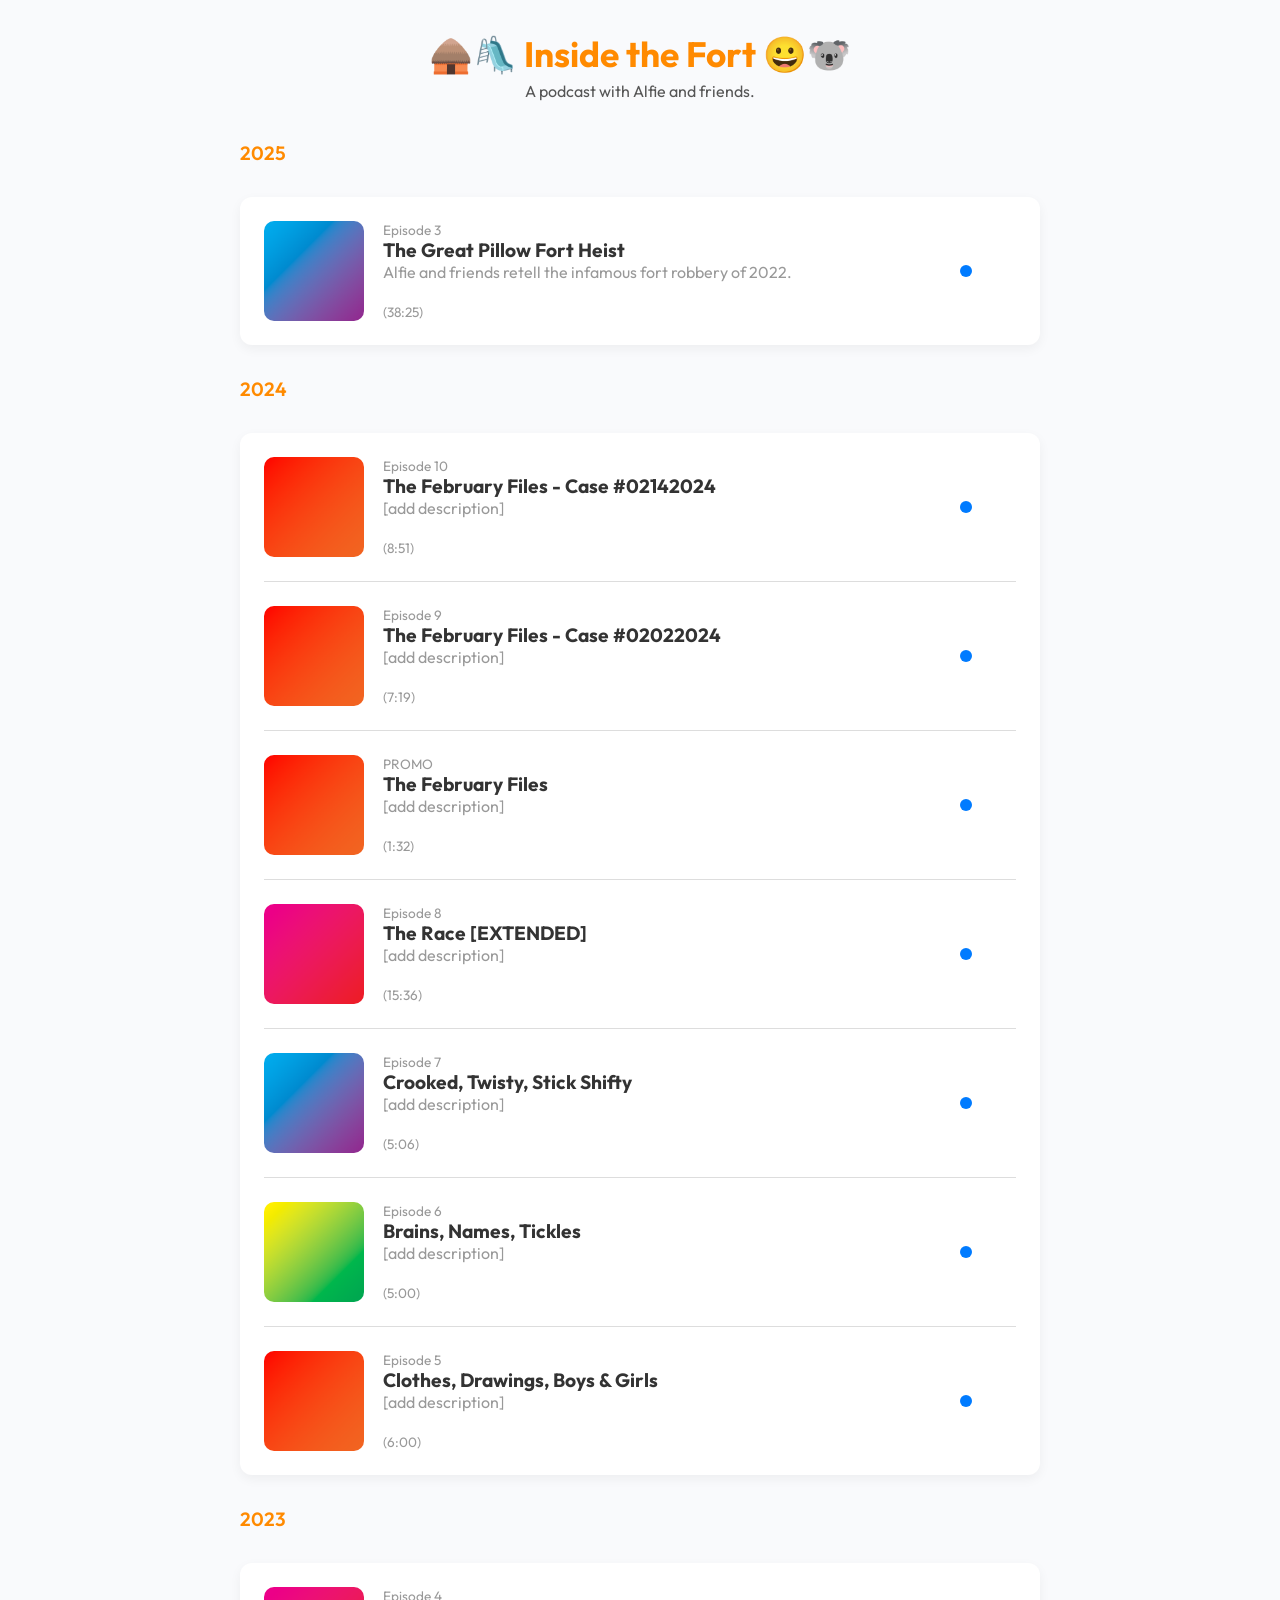
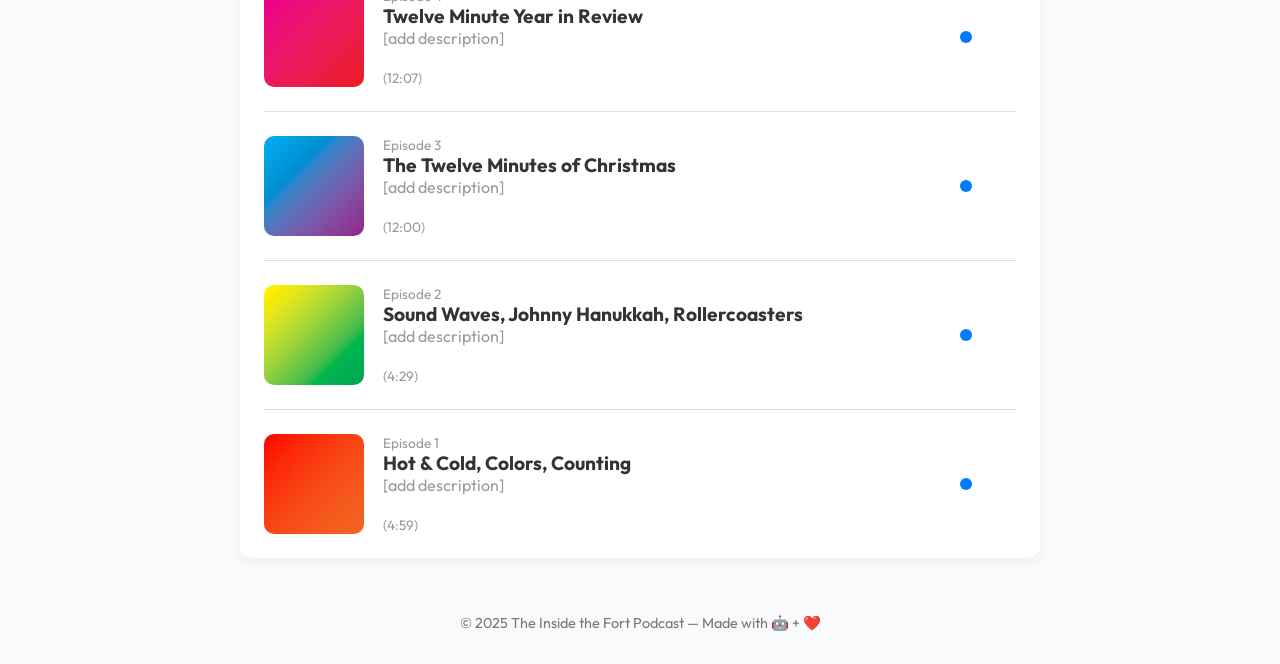
==== commit 2d81f667: "Update index.html" ====
--- a/index.html
+++ b/index.html
@@ -51,13 +51,17 @@
       const episodesDiv = document.createElement("div");
       episodesDiv.classList.add("episodes");
 
-      // Sort: if release_date exists, use it. Otherwise, fallback to episode number.
+      // Sort by release_date (newest first) or fallback to number if missing
       grouped[year].sort((a, b) => {
-        if (a.release_date && b.release_date) {
-          return new Date(b.release_date) - new Date(a.release_date);
-        }
-        const numA = parseInt(a.number || a.title.match(/#?(\d+)/)?.[1] || 0);
-        const numB = parseInt(b.number || b.title.match(/#?(\d+)/)?.[1] || 0);
+        const dateA = a.release_date ? new Date(a.release_date) : null;
+        const dateB = b.release_date ? new Date(b.release_date) : null;
+
+        if (dateA && dateB) return dateB - dateA; // newest first
+        if (dateA) return -1;
+        if (dateB) return 1;
+
+        const numA = parseInt(a.number) || 0;
+        const numB = parseInt(b.number) || 0;
         return numB - numA;
       });
 
@@ -65,42 +69,30 @@
       episodeCard.classList.add("episode-card");
 
       grouped[year].forEach((ep, i) => {
-        const episode = document.createElement("div");
-        episode.classList.add("episode");
+        const episodeLabel =
+          ep.number === undefined || ep.number === "" ? "" :
+          isNaN(ep.number) ? ep.number :
+          `Episode ${ep.number}`;
 
-        episode.innerHTML = `
-          <img src="${ep.image}" alt="${ep.title} cover" class="cover">
-          <div class="content">
-            <div class="meta top">
-              <span class="episode-number">EPISODE ${String(ep.number).padStart(2, '0')}</span>
+        episodeCard.innerHTML += `
+          <div class="episode">
+            <img src="${ep.image}" alt="${ep.title} cover" class="cover">
+            <div class="content">
+              <div class="meta top">
+                <span class="episode-number">${episodeLabel}</span>
+              </div>
+              <h2>${ep.title}</h2>
+              <p class="desc">${ep.description}</p>
+              <div class="meta bottom">
+                <span class="duration">(${ep.duration})</span>
+              </div>
             </div>
-            <h2>${ep.title}</h2>
-            <p class="desc">${ep.description}</p>
-            <div class="meta bottom">
-              <span class="duration">(${ep.duration})</span>
+            <div class="status-container">
+              <div class="status-dot new"></div>
             </div>
           </div>
-          <div class="status-container">
-            <div class="status-dot new"></div>
-          </div>
+          ${i < grouped[year].length - 1 ? '<hr class="episode-divider">' : ''}
         `;
-
-        // Optional hidden release date (kept for sorting, not shown)
-        if (ep.release_date) {
-          const hiddenDate = document.createElement("span");
-          hiddenDate.classList.add("release-date");
-          hiddenDate.style.display = "none";
-          hiddenDate.textContent = ep.release_date;
-          episode.appendChild(hiddenDate);
-        }
-
-        episodeCard.appendChild(episode);
-
-        if (i < grouped[year].length - 1) {
-          const divider = document.createElement("hr");
-          divider.classList.add("episode-divider");
-          episodeCard.appendChild(divider);
-        }
       });
 
       episodesDiv.appendChild(episodeCard);
@@ -110,18 +102,20 @@
     });
 
     // Collapsible years
-    document.querySelectorAll('.year-btn').forEach(btn => {
-      btn.addEventListener('click', () => {
-        const yearGroup = btn.closest('.year-group');
+    document.querySelectorAll(".year-btn").forEach(btn => {
+      btn.addEventListener("click", () => {
+        const yearGroup = btn.closest(".year-group");
         const episodesDiv = btn.nextElementSibling;
-        const isHidden = episodesDiv.style.display === 'none';
-        episodesDiv.style.display = isHidden ? 'block' : 'none';
-        yearGroup.classList.toggle('collapsed', !isHidden);
+        const isHidden = episodesDiv.style.display === "none";
+        episodesDiv.style.display = isHidden ? "block" : "none";
+        yearGroup.classList.toggle("collapsed", !isHidden);
       });
     });
   })
   .catch(err => console.error("Error loading episodes:", err));
 </script>
+
 </body>
 </html>
 
+
--- a/github_test.css
+++ b/github_test.css
@@ -88,9 +88,8 @@
 /* Episode layout */
 .episode {
   display: flex;
-  gap: 1rem;
-  align-items: flex-start;
-  transition: background 0.2s ease;
+  gap: 1.2rem;
+  align-items: stretch; /* make image & content align vertically */
 }
 
 .cover {
@@ -101,37 +100,52 @@
   flex-shrink: 0;
 }
 
+/* Main content column */
 .content {
   display: flex;
   flex-direction: column;
-  flex: 1 1 auto;
-  min-width: 0; /* allows truncation */
-  justify-content: space-between; /* 👈 makes top and bottom anchor */
-  height: 100px;
-}
-
+  justify-content: space-between; /* top and bottom meta align to cover edges */
+  height: 100px; /* match cover height */
+  flex: 1;
+}
+
+/* Top meta (episode number) */
+.meta.top {
+  font-size: 0.85rem;
+  color: #999;
+  margin-bottom: 0rem;
+}
+
+/* Bottom meta (duration) */
+.meta.bottom {
+  font-size: 0.85rem;
+  color: #999;
+  margin-top: 0rem;
+}
+
+/* Title */
 h2 {
+  margin: 0;
   font-size: 1.2rem;
   color: #333;
-  white-space: nowrap;
-  overflow: hidden;
-  text-overflow: ellipsis;
-}
-
+  line-height: 1.2;
+  overflow: hidden;
+  text-overflow: ellipsis;
+  display: -webkit-box;
+  -webkit-line-clamp: 1;
+  -webkit-box-orient: vertical;
+}
+
+/* Description — truncated to 2 lines */
 .desc {
-  font-size: 0.95rem;
-  color: #555;
+  color: #999;
+  margin: 0;
+  overflow: hidden;
+  text-overflow: ellipsis;
   display: -webkit-box;
   -webkit-line-clamp: 2;
   -webkit-box-orient: vertical;
-  overflow: hidden;
-  text-overflow: ellipsis;
-}
-
-.meta {
-  margin-top: auto;
-  font-size: 0.85rem;
-  color: #999;
+  flex-grow: 1; /* fills space between top & bottom meta */
 }
 
 /* Status dot container */
@@ -201,7 +215,9 @@
   }
 
   .episode {
+    display: flex;
     flex-direction: row;
+    align-items: center; /* centers cover + content vertically */
     gap: 1rem;
   }
 
@@ -244,3 +260,7 @@
 
 
 
+
+
+
+
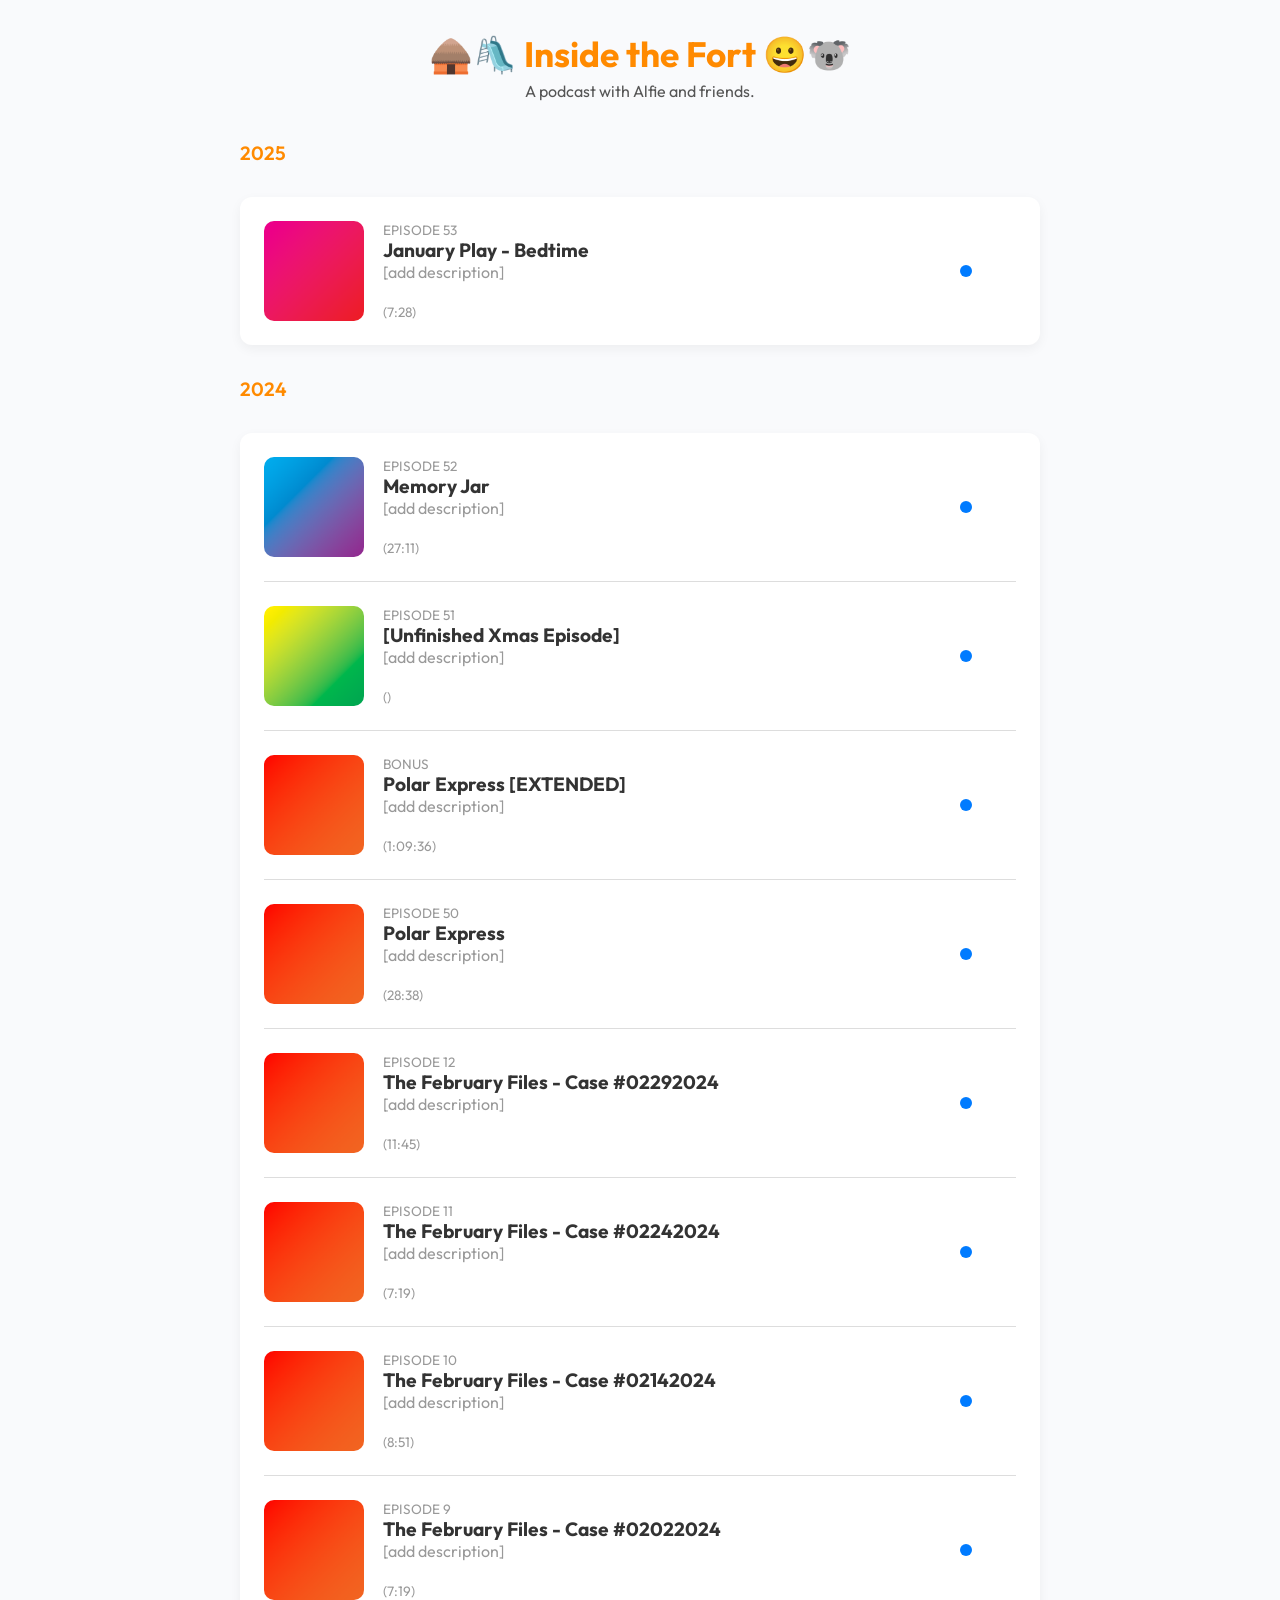
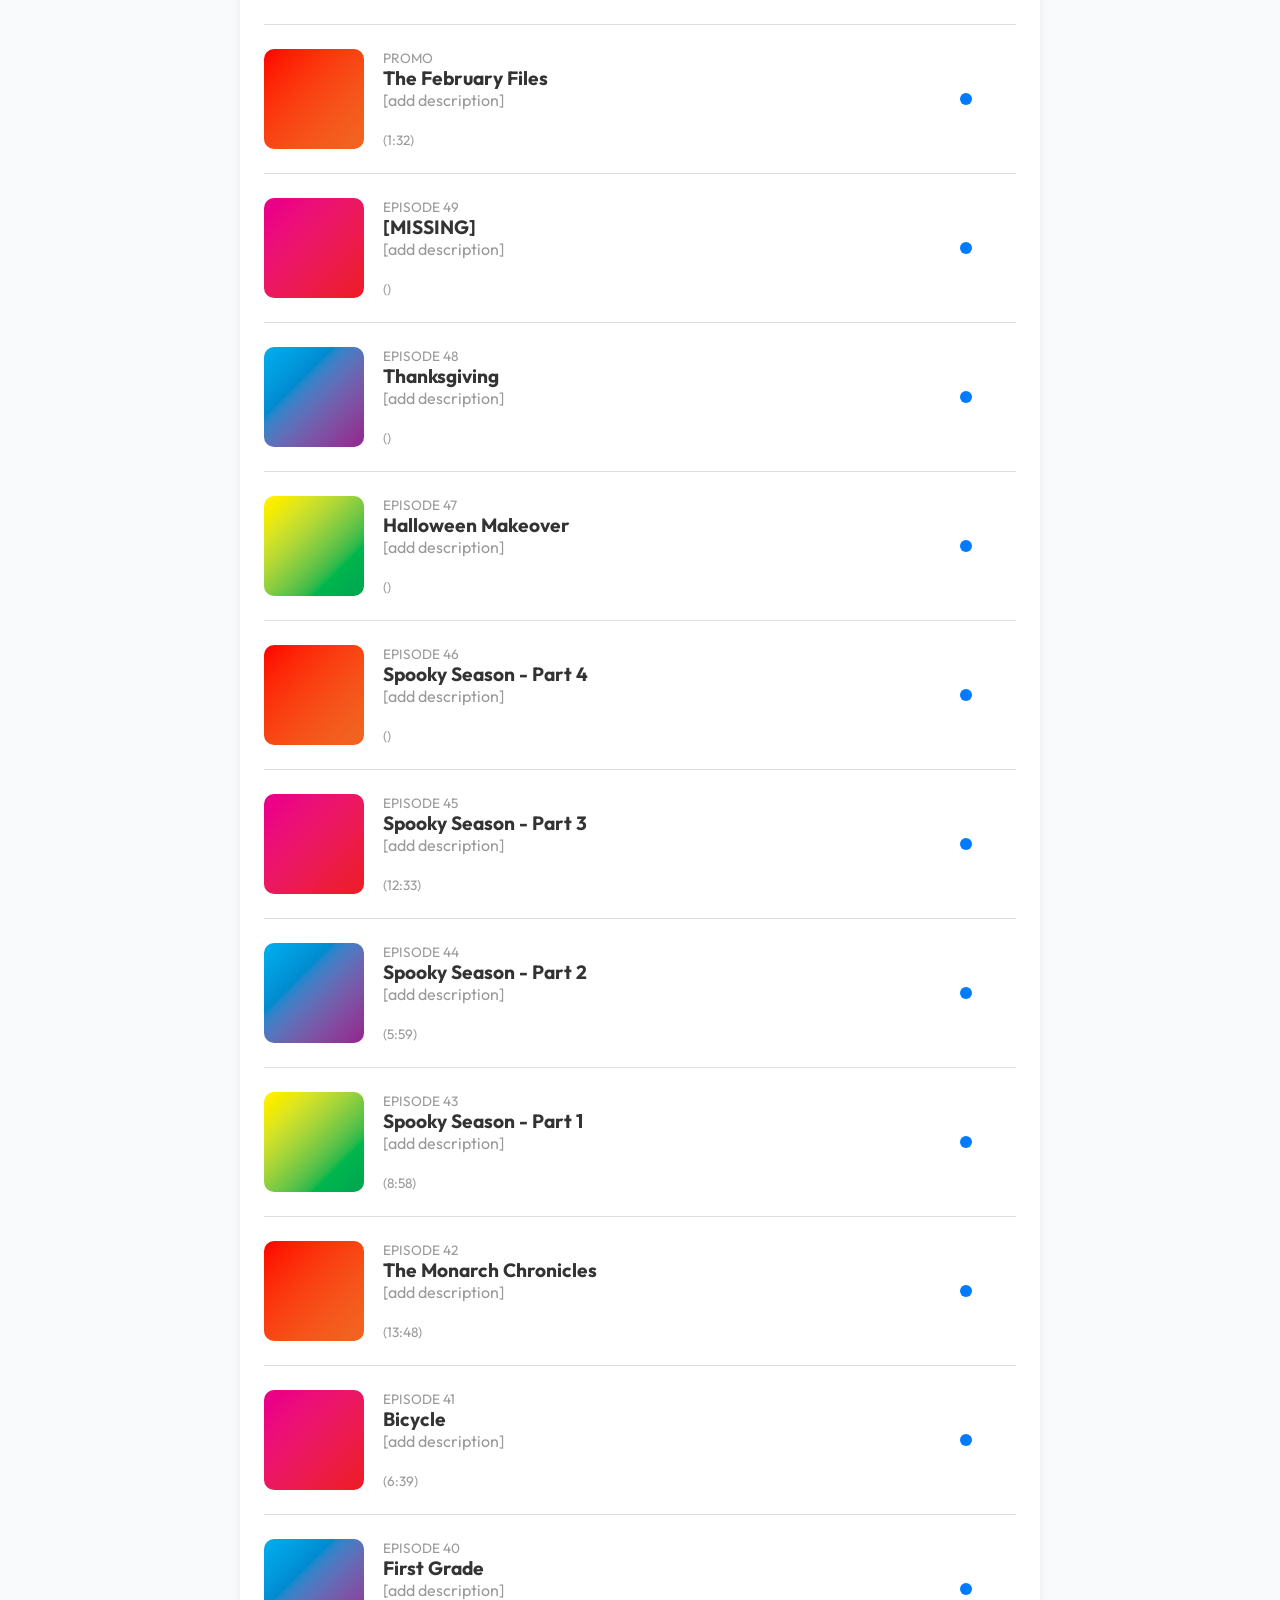
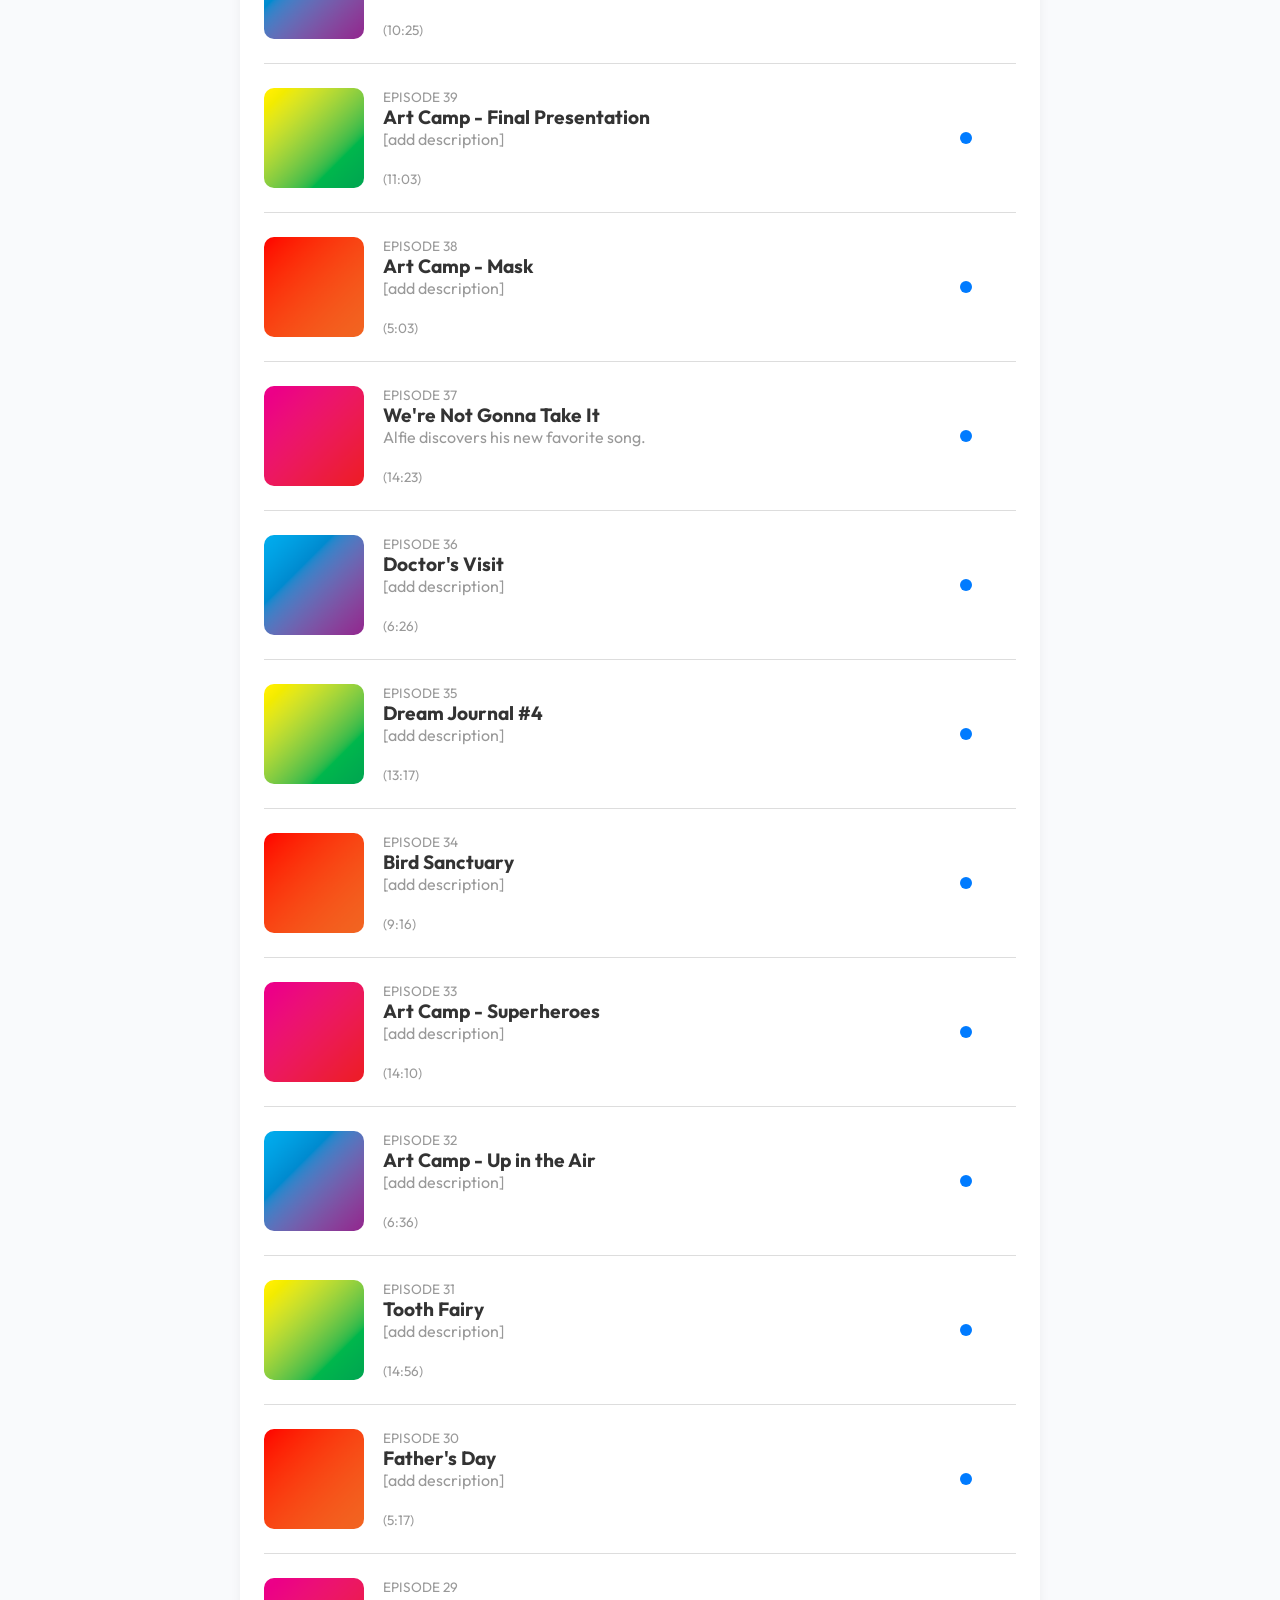
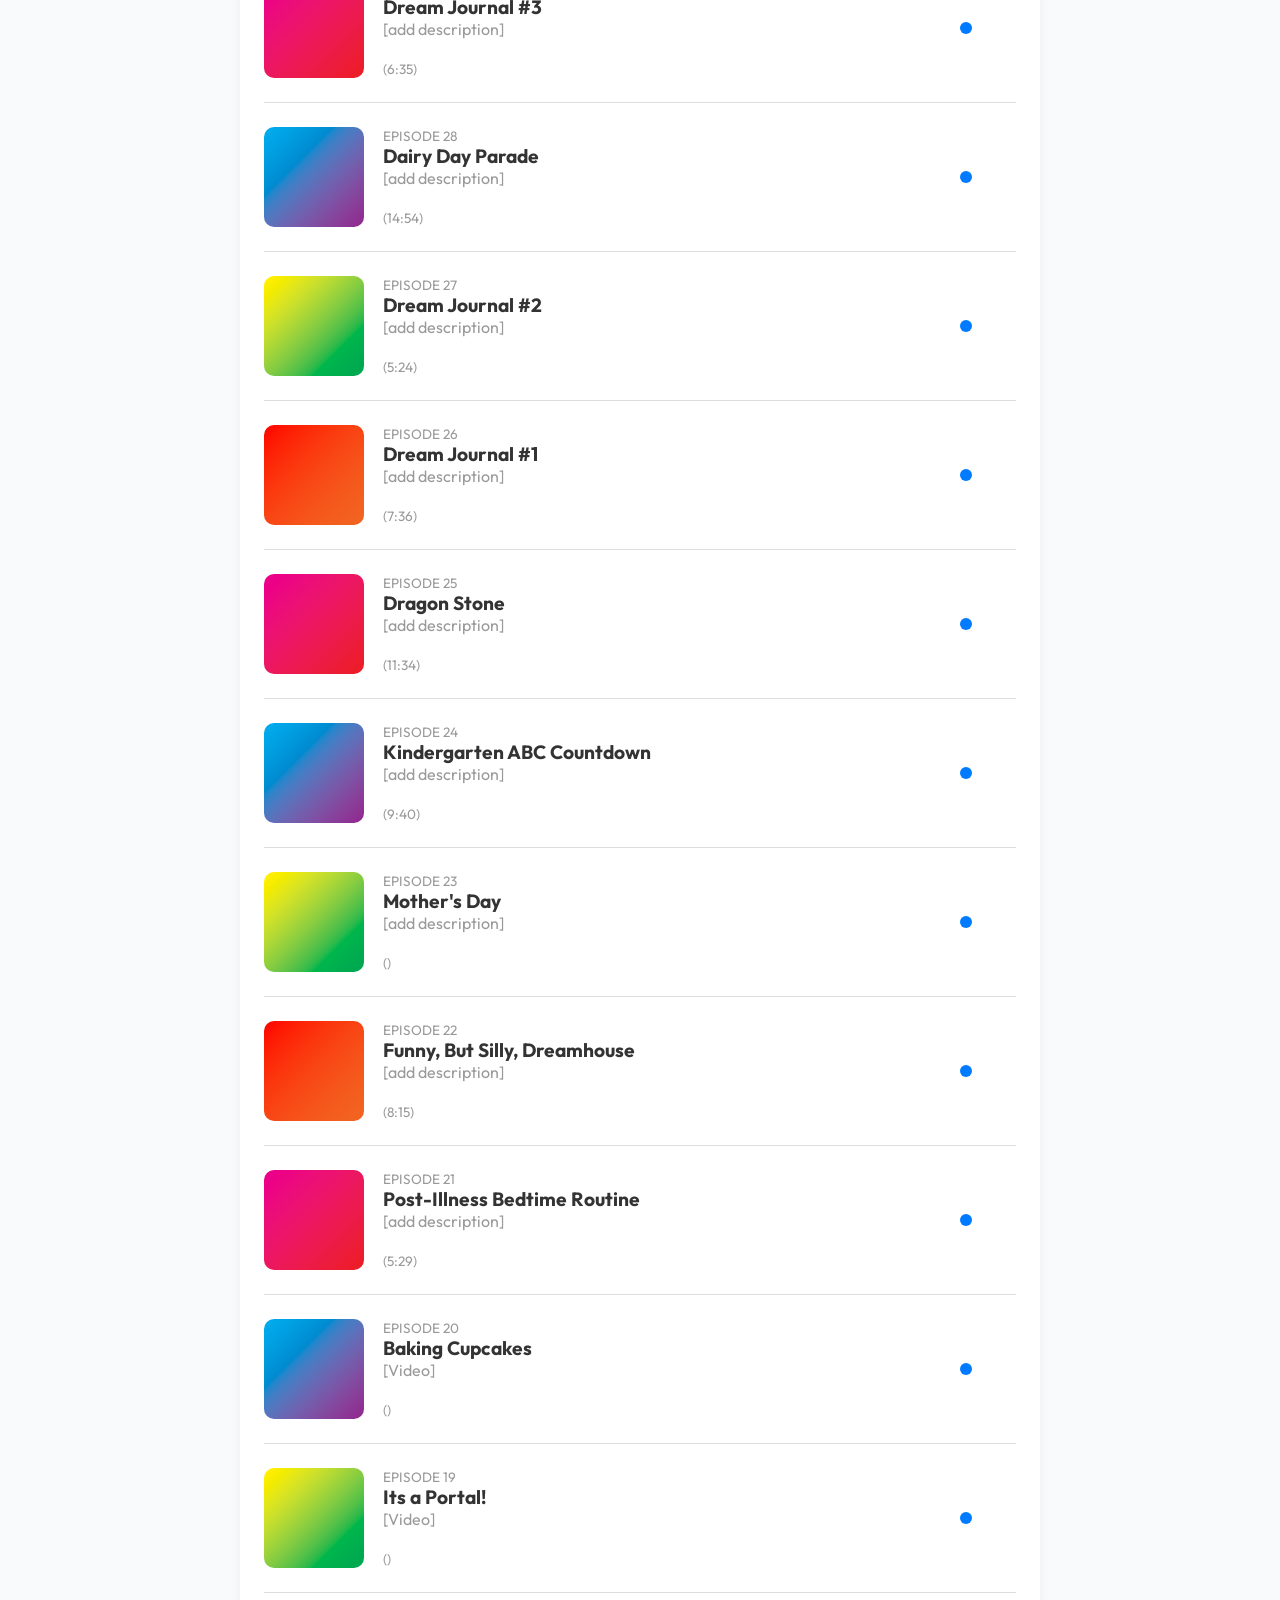
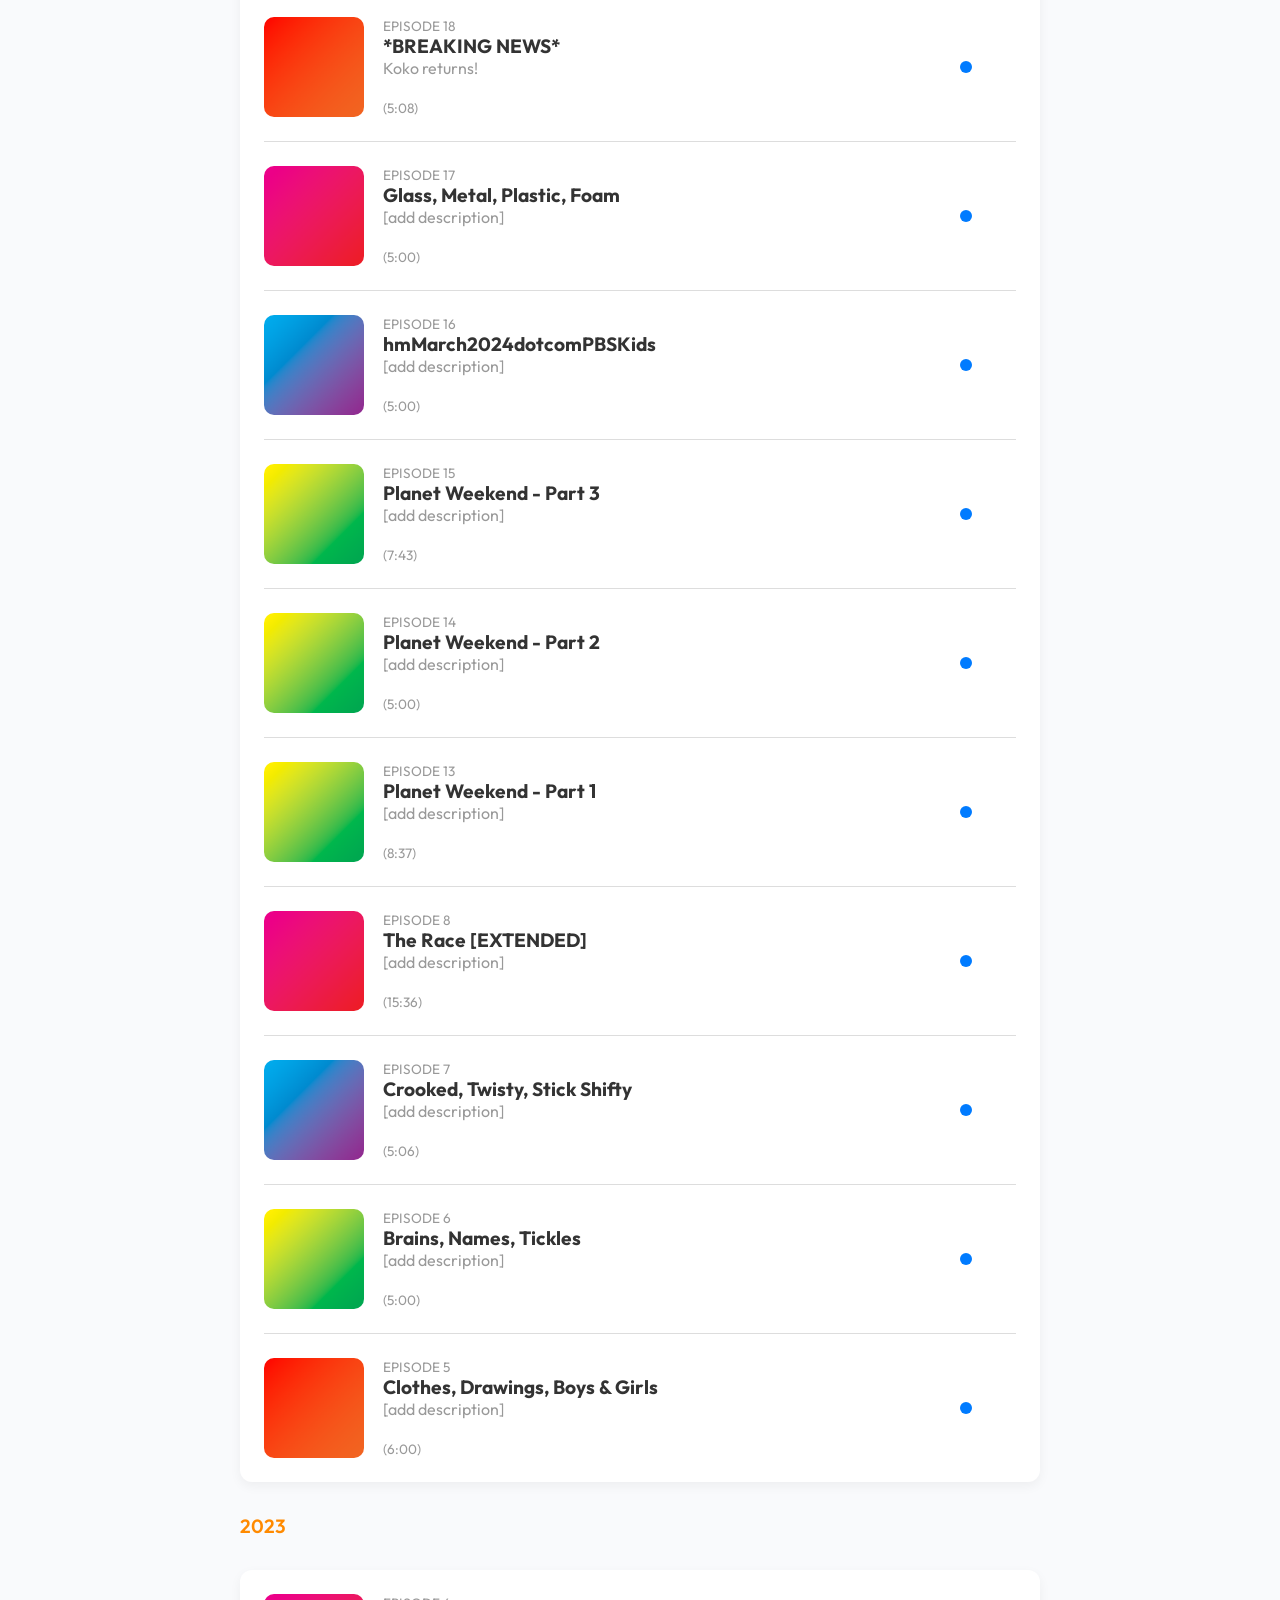
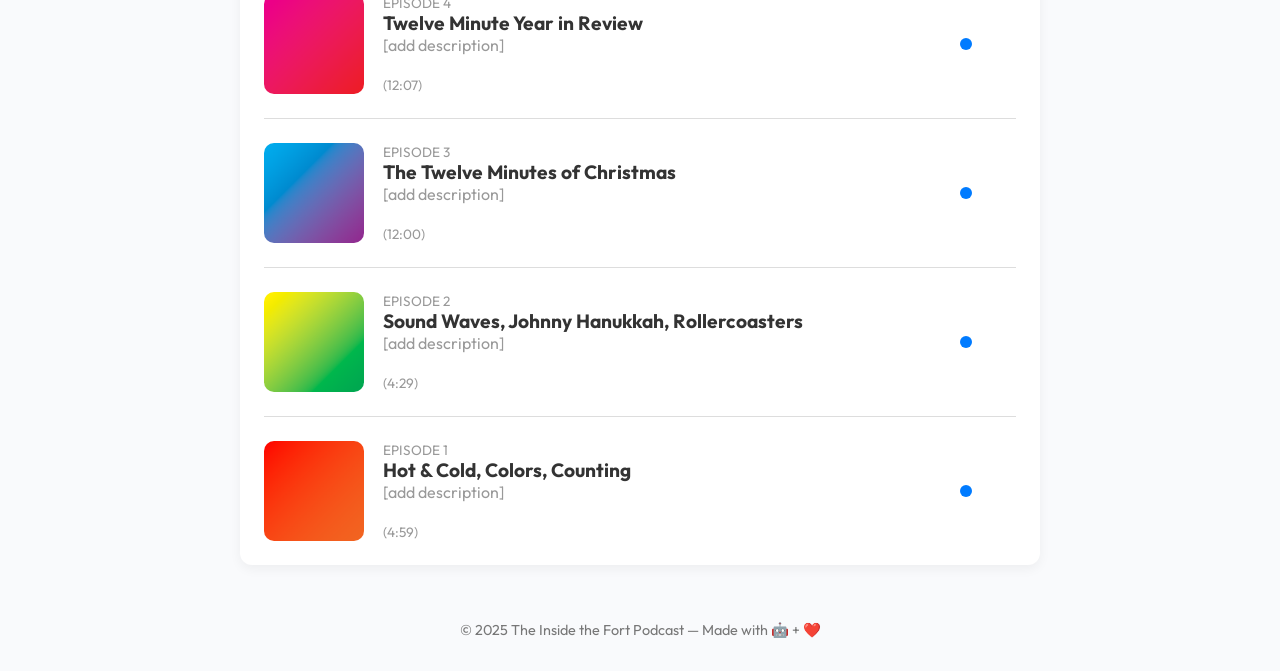
==== commit 866ce04d: "Update index.html" ====
--- a/index.html
+++ b/index.html
@@ -72,7 +72,7 @@
         const episodeLabel =
           ep.number === undefined || ep.number === "" ? "" :
           isNaN(ep.number) ? ep.number :
-          `Episode ${ep.number}`;
+          `EPISODE ${ep.number}`;
 
         episodeCard.innerHTML += `
           <div class="episode">
